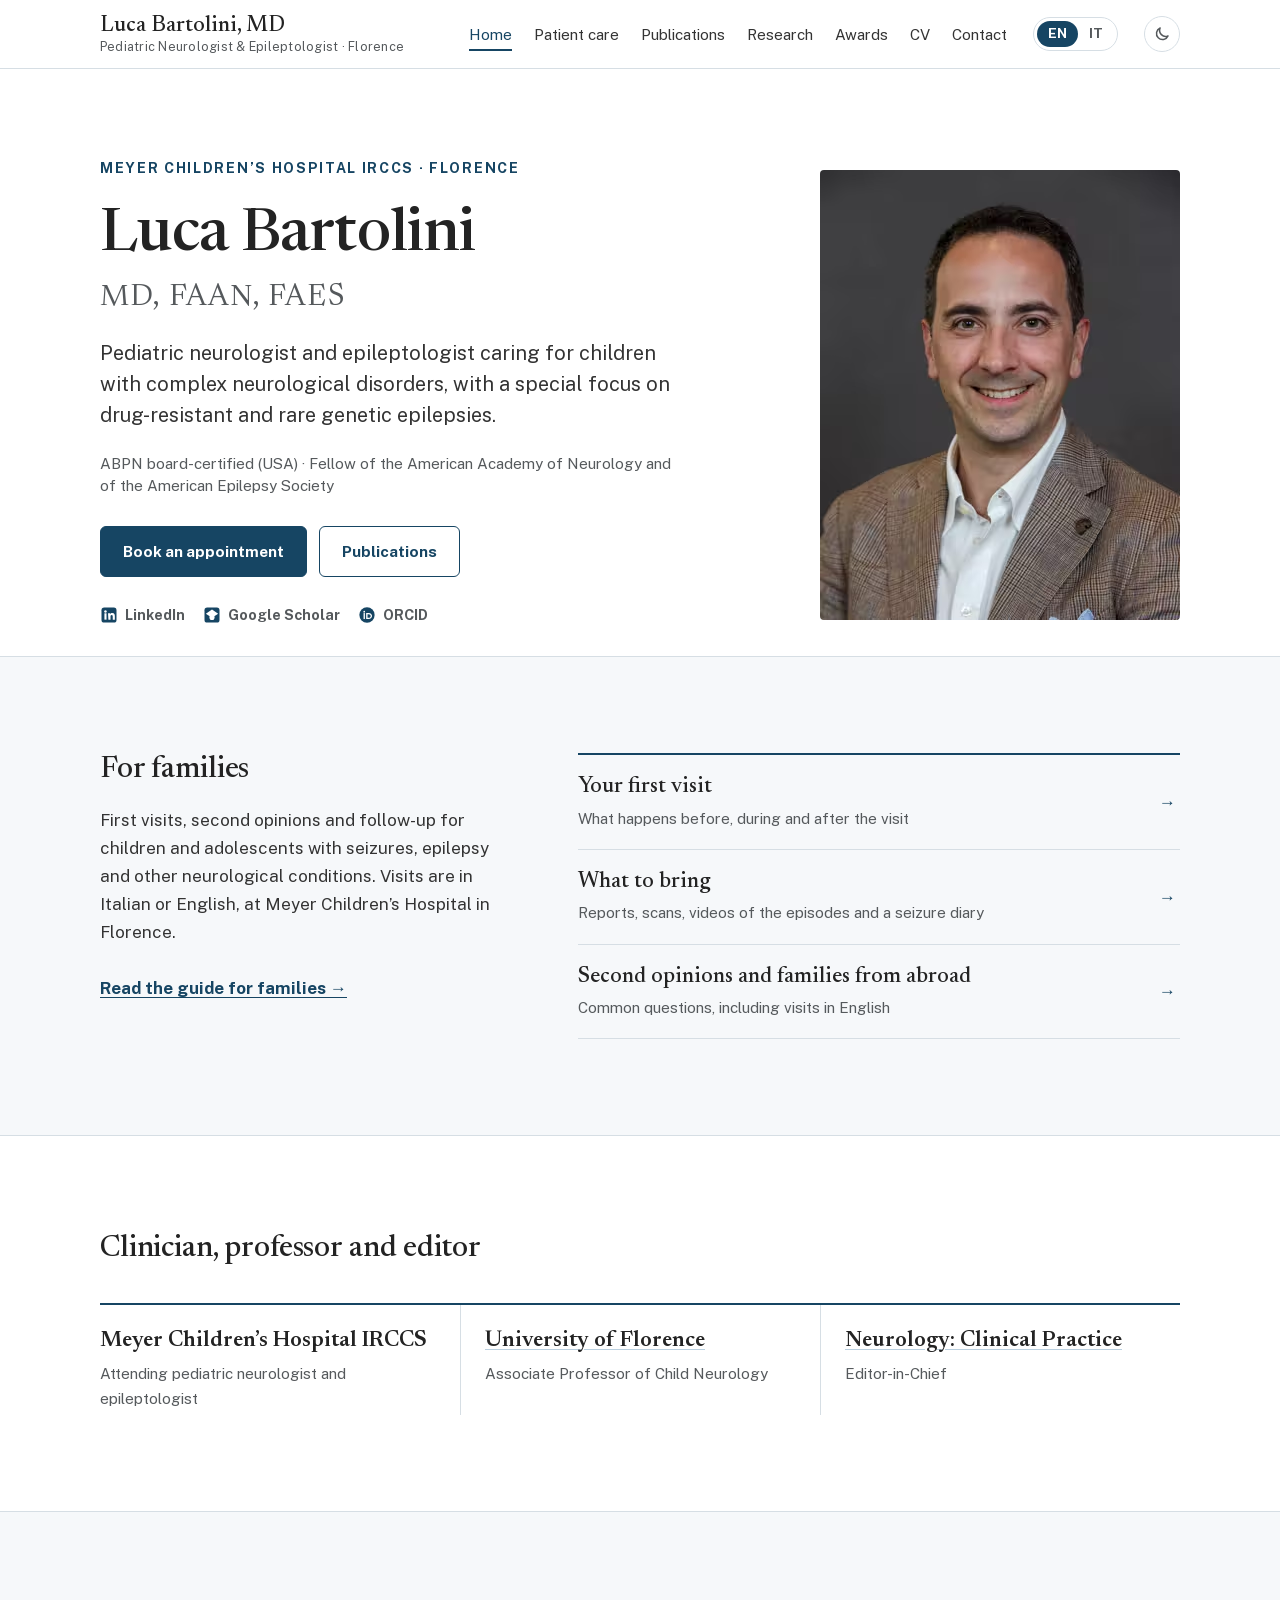
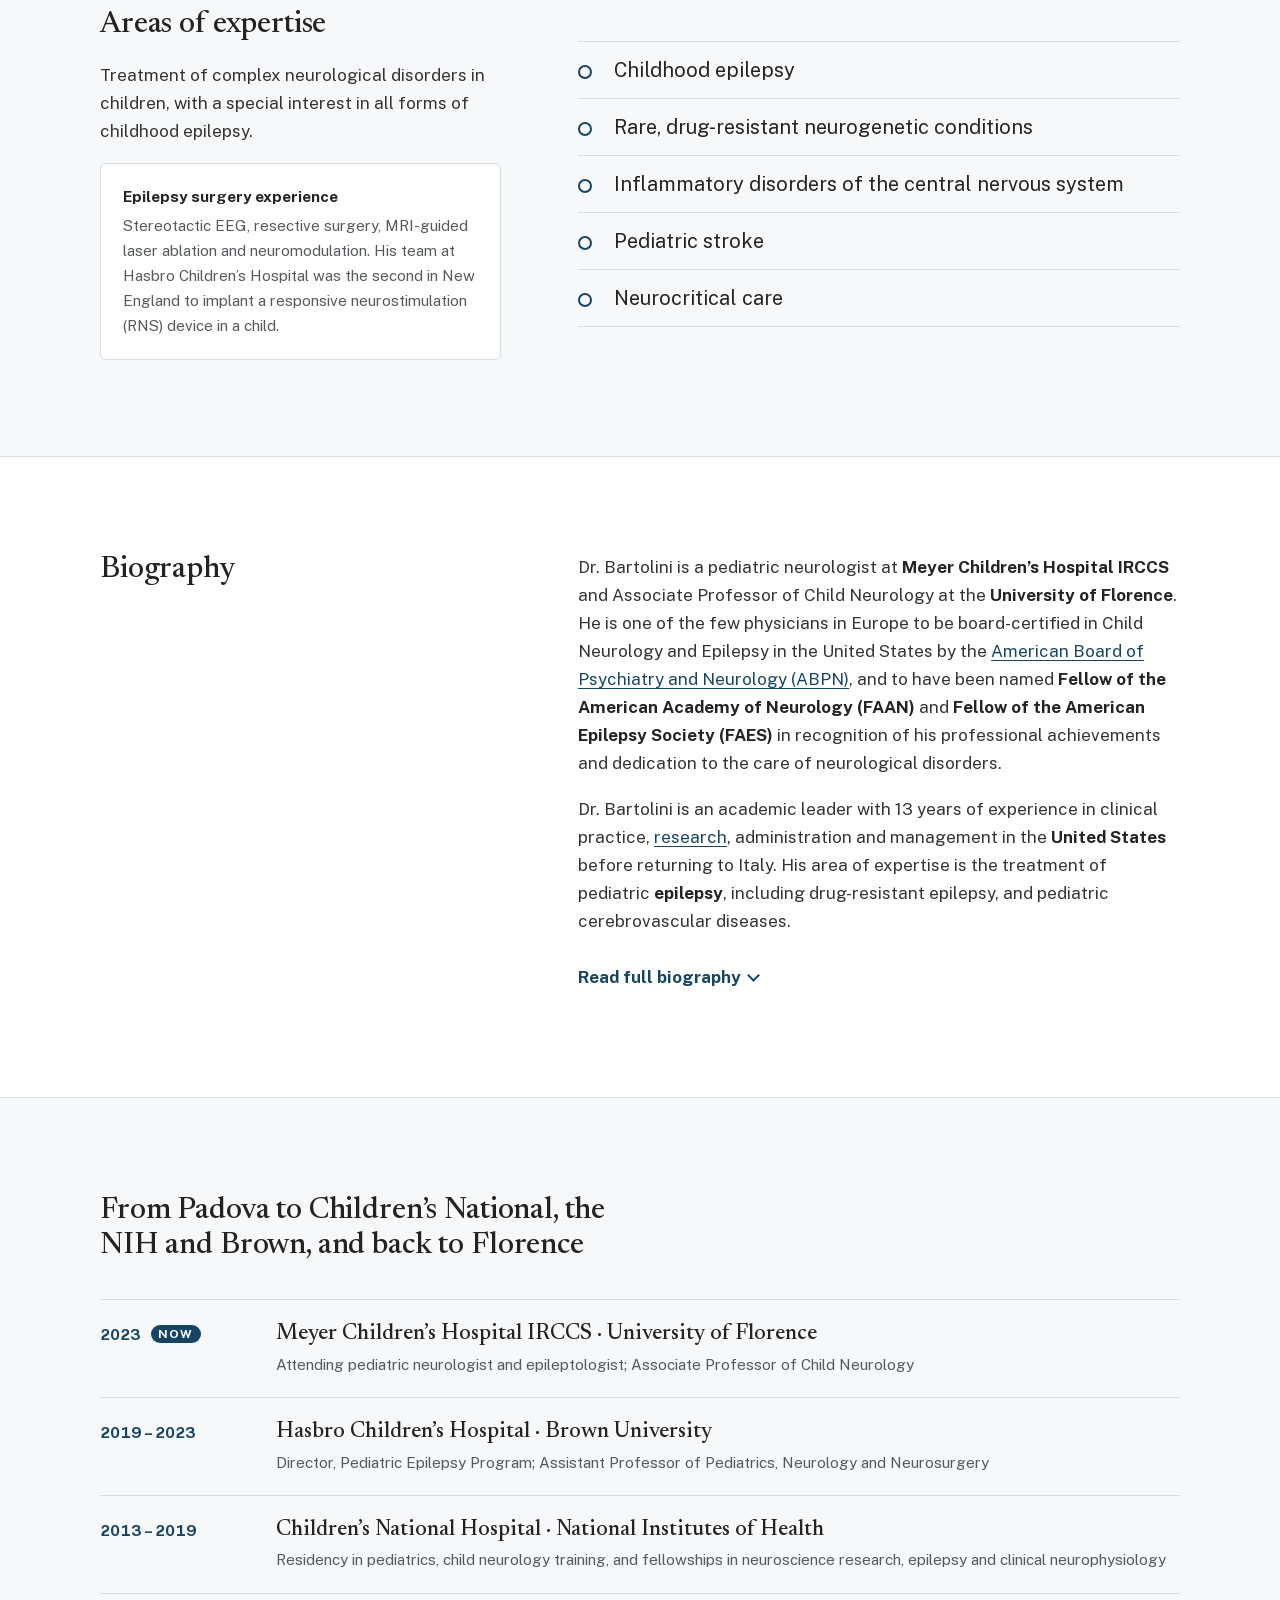
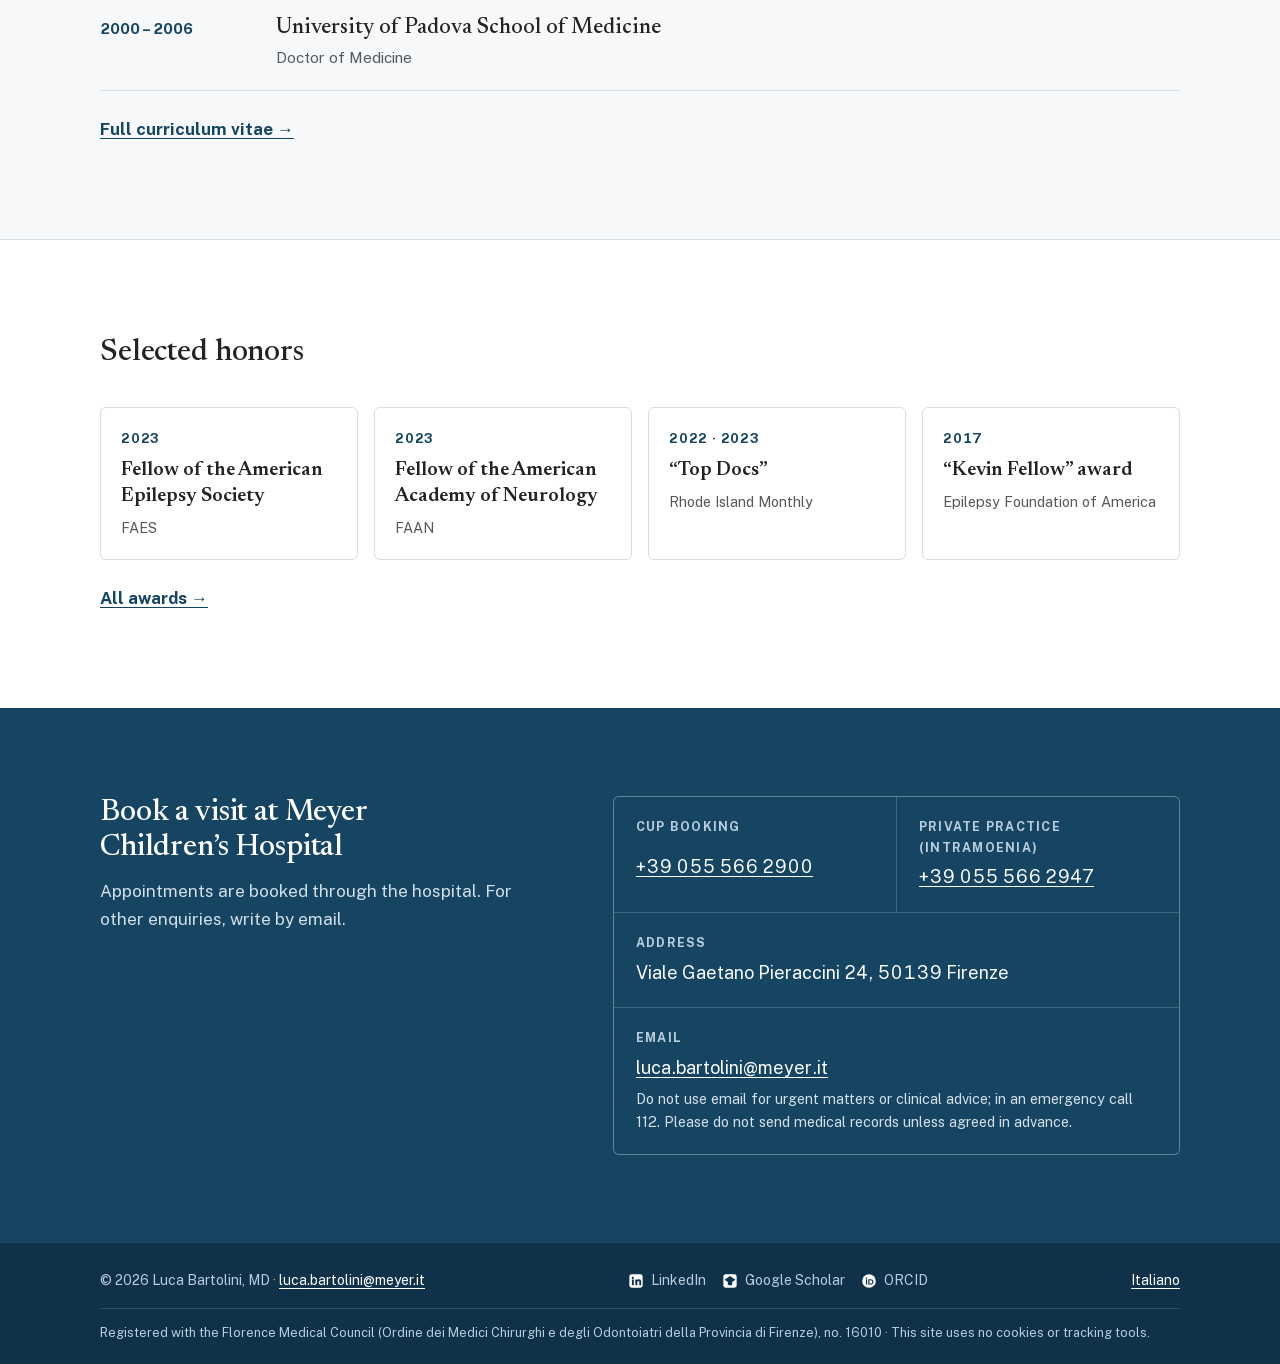
==== index.html @ 649fad36 "Rework homepage design, align EN bio with IT, add legal notes Design: on phones the portrait sits be" ====
<!doctype html>
<html lang="en">
<head>
<meta charset="utf-8">
<meta name="viewport" content="width=device-width, initial-scale=1, viewport-fit=cover">
<script>try{var t=localStorage.getItem("theme");if(t==="dark"||t==="light")document.documentElement.setAttribute("data-theme",t)}catch(e){}</script>
<title>Luca Bartolini, MD, FAAN, FAES | Pediatric Neurologist</title>
<meta name="description" content="ABPN board-certified pediatric neurologist and epileptologist at Meyer Children’s Hospital, Florence. Former epilepsy director at Brown. Book a visit." />
<link rel="canonical" href="https://www.lucabartolinimd.com/" />
<meta property="og:locale" content="en_US" />
<meta property="og:type" content="website" />
<meta property="og:title" content="Luca Bartolini, MD, FAAN, FAES | Pediatric Neurologist" />
<meta property="og:description" content="ABPN board-certified pediatric neurologist and epileptologist at Meyer Children’s Hospital, Florence. Former epilepsy director at Brown. Book a visit." />
<meta property="og:url" content="https://www.lucabartolinimd.com/" />
<meta property="og:site_name" content="Luca Bartolini, MD" />
<meta property="article:modified_time" content="2026-09-30T13:21:30+00:00" />
<meta property="og:image" content="https://www.lucabartolinimd.com/assets/img/luca-bartolini-1024.jpg" />
<meta name="twitter:card" content="summary_large_image" />
<script type="application/ld+json">{"@context":"https://schema.org","@graph":[{"@type":"WebPage","@id":"https://www.lucabartolinimd.com/","url":"https://www.lucabartolinimd.com/","name":"Luca Bartolini, MD, FAAN, FAES | Pediatric Neurologist","isPartOf":{"@id":"https://www.lucabartolinimd.com/#website"},"about":{"@id":"https://www.lucabartolinimd.com/#/schema/person/4115e8d61b340ea2234ad80b020957fd"},"primaryImageOfPage":{"@id":"https://www.lucabartolinimd.com/#primaryimage"},"image":{"@id":"https://www.lucabartolinimd.com/#primaryimage"},"thumbnailUrl":"https://www.lucabartolinimd.com/assets/img/luca-bartolini-1024.jpg","datePublished":"2020-01-31T11:13:38+00:00","dateModified":"2026-11-07T00:00:00+00:00","description":"ABPN board-certified pediatric neurologist and epileptologist at Meyer Children’s Hospital, Florence. Former epilepsy director at Brown. Book a visit.","breadcrumb":{"@id":"https://www.lucabartolinimd.com/#breadcrumb"},"inLanguage":"en-US","potentialAction":[{"@type":"ReadAction","target":["https://www.lucabartolinimd.com/"]}]},{"@type":"ImageObject","inLanguage":"en-US","@id":"https://www.lucabartolinimd.com/#primaryimage","url":"https://www.lucabartolinimd.com/assets/img/luca-bartolini-1024.jpg","contentUrl":"https://www.lucabartolinimd.com/assets/img/luca-bartolini-1024.jpg","width":1024,"height":1536,"caption":"Luca Bartolini, MD, FAAN, FAES"},{"@type":"BreadcrumbList","@id":"https://www.lucabartolinimd.com/#breadcrumb","itemListElement":[{"@type":"ListItem","position":1,"name":"Home"}]},{"@type":"WebSite","@id":"https://www.lucabartolinimd.com/#website","url":"https://www.lucabartolinimd.com/","name":"Luca Bartolini, MD, FAAN, FAES","description":"Pediatric Neurologist and Epileptologist in Florence","publisher":{"@id":"https://www.lucabartolinimd.com/#/schema/person/4115e8d61b340ea2234ad80b020957fd"},"alternateName":"Prof. Luca Bartolini","inLanguage":"en-US"},{"@type":"Person","@id":"https://www.lucabartolinimd.com/#/schema/person/4115e8d61b340ea2234ad80b020957fd","name":"Luca Bartolini","honorificPrefix":"Prof.","honorificSuffix":"MD, FAAN, FAES","jobTitle":["Pediatric Neurologist and Epileptologist","Associate Professor of Child Neurology","Editor-in-Chief, Neurology: Clinical Practice"],"description":"Pediatric neurologist and epileptologist caring for children with complex neurological disorders, with a special focus on drug-resistant and rare genetic epilepsies.","url":"https://www.lucabartolinimd.com/","image":{"@type":"ImageObject","url":"https://www.lucabartolinimd.com/assets/img/luca-bartolini-1024.jpg","contentUrl":"https://www.lucabartolinimd.com/assets/img/luca-bartolini-1024.jpg","width":1024,"height":1536,"caption":"Luca Bartolini, MD, FAAN, FAES"},"email":"mailto:luca.bartolini@meyer.it","worksFor":{"@type":"Hospital","name":"Meyer Children’s Hospital IRCCS","url":"https://www.meyer.it","telephone":"+39 055 566 2900","address":{"@type":"PostalAddress","streetAddress":"Viale Gaetano Pieraccini, 24","postalCode":"50139","addressLocality":"Firenze","addressCountry":"IT"}},"affiliation":{"@type":"CollegeOrUniversity","name":"University of Florence","url":"https://www.unifi.it"},"alumniOf":{"@type":"CollegeOrUniversity","name":"University of Padova"},"award":["Fellow of the American Academy of Neurology (FAAN)","Fellow of the American Epilepsy Society (FAES)"],"knowsAbout":["Childhood epilepsy","Rare, drug-resistant neurogenetic conditions","Inflammatory disorders of the central nervous system","Pediatric stroke","Neurocritical care"],"knowsLanguage":["it","en"],"sameAs":["https://it.linkedin.com/in/lucabartolinimd","https://scholar.google.com/citations?user=W1sBHMkAAAAJ","https://orcid.org/0000-0003-2755-8218"]}]}</script>
<link rel="alternate" hreflang="en" href="https://www.lucabartolinimd.com/">
<link rel="alternate" hreflang="it" href="https://www.lucabartolinimd.com/it/">
<link rel="alternate" hreflang="x-default" href="https://www.lucabartolinimd.com/">
<link rel="preload" href="assets/fonts/public-sans-var.woff2" as="font" type="font/woff2" crossorigin>
<link rel="preload" href="assets/fonts/newsreader-var.woff2" as="font" type="font/woff2" crossorigin>
<link rel="stylesheet" href="assets/css/site.css?v=a36871f1">
<link rel="icon" href="assets/img/favicon-48.png" sizes="48x48" type="image/png">
<link rel="icon" href="assets/img/favicon-96.png" sizes="96x96" type="image/png">
<link rel="icon" href="assets/img/favicon-192.png" sizes="192x192" type="image/png">
<link rel="apple-touch-icon" href="assets/img/icon-300.jpg">
<meta name="theme-color" content="#164563">
</head>
<body class="home">
<a class="skip" href="#main">Skip to content</a>
<header class="site-header">
  <div class="wrap">
    <a class="brand" href="./"><strong>Luca Bartolini, MD</strong><span>Pediatric Neurologist &amp; Epileptologist · Florence</span></a>
    <nav class="nav" aria-label="Main">
      <ul id="site-menu"><li><a href="./" aria-current="page">Home</a></li><li><a href="patient-care/">Patient care</a></li><li><a href="publications/">Publications</a></li><li><a href="research/">Research</a></li><li><a href="awards/">Awards</a></li><li><a href="cv/">CV</a></li><li><a href="contacts/">Contact</a></li></ul>
      <div class="lang" role="group" aria-label="Language"><a href="./" lang="en" hreflang="en" aria-current="true">EN</a><a href="it/" lang="it" hreflang="it">IT</a></div>
      <button class="theme-btn" type="button" id="theme-btn" aria-pressed="false" aria-label="Dark mode" title="Dark mode"><svg class="moon" viewBox="0 0 24 24" aria-hidden="true" focusable="false"><path d="M20 14.5A8 8 0 0 1 9.5 4a8 8 0 1 0 10.5 10.5z" fill="none" stroke="currentColor" stroke-width="2" stroke-linejoin="round"/></svg><svg class="sun" viewBox="0 0 24 24" aria-hidden="true" focusable="false"><circle cx="12" cy="12" r="4" fill="none" stroke="currentColor" stroke-width="2"/><path d="M12 2v2.5M12 19.5V22M2 12h2.5M19.5 12H22M4.9 4.9l1.8 1.8M17.3 17.3l1.8 1.8M4.9 19.1l1.8-1.8M17.3 6.7l1.8-1.8" stroke="currentColor" stroke-width="2" stroke-linecap="round"/></svg></button>
      <button class="menu-btn" type="button" id="menu-btn" aria-controls="site-menu" aria-expanded="false" data-open="Menu" data-close="Close">Menu</button>
    </nav>
  </div>
</header>
<main id="main">
<section class="hero">
  <div class="wrap">
    <div class="hero-text">
      <p class="eyebrow">Meyer Children’s Hospital IRCCS · Florence</p>
      <h1>Luca Bartolini<span class="post">MD, FAAN, FAES</span></h1>
      <p class="lead">Pediatric neurologist and epileptologist caring for children with complex neurological disorders, with a special focus on drug-resistant and rare genetic epilepsies.</p>
      <p class="creds">ABPN board-certified (USA) · Fellow of the American Academy of Neurology and of the American Epilepsy Society</p>
      <div class="ctas"><a class="btn btn-primary" href="#appointments">Book an appointment</a><a class="btn btn-ghost" href="publications/">Publications</a></div>
      <ul class="profiles " aria-label="Profiles"><li><a href="https://it.linkedin.com/in/lucabartolinimd" target="_blank" rel="noopener me"><svg class="ico" viewBox="0 0 24 24" aria-hidden="true" focusable="false"><rect x="2" y="2" width="20" height="20" rx="3.5" fill="currentColor"/><circle cx="7.3" cy="7.4" r="1.65" fill="var(--icon-cut)"/><rect x="5.9" y="9.7" width="2.8" height="8.5" fill="var(--icon-cut)"/><path d="M10.7 9.7h2.7v1.2c.4-.8 1.5-1.5 3-1.5 2.9 0 3.4 1.9 3.4 4.3v4.5H17v-4c0-1 0-2.3-1.4-2.3s-1.6 1.1-1.6 2.2v4.1h-2.8z" fill="var(--icon-cut)"/></svg><span>LinkedIn</span><span class="sr-only"> (opens in a new tab)</span></a></li><li><a href="https://scholar.google.com/citations?user=W1sBHMkAAAAJ&amp;hl=en" target="_blank" rel="noopener me"><svg class="ico" viewBox="0 0 24 24" aria-hidden="true" focusable="false"><rect x="2" y="2" width="20" height="20" rx="3.5" fill="currentColor"/><circle cx="12" cy="15.2" r="3.4" fill="var(--icon-cut)"/><path d="M12 4.6 3.8 10.2 12 15.6l8.2-5.4z" fill="var(--icon-cut)"/></svg><span>Google Scholar</span><span class="sr-only"> (opens in a new tab)</span></a></li><li><a href="https://orcid.org/0000-0003-2755-8218" target="_blank" rel="noopener me"><svg class="ico" viewBox="0 0 24 24" aria-hidden="true" focusable="false"><circle cx="12" cy="12" r="10.2" fill="currentColor"/><circle cx="8.3" cy="7.5" r="1.15" fill="var(--icon-cut)"/><rect x="7.4" y="9.4" width="1.8" height="8" fill="var(--icon-cut)"/><path fill-rule="evenodd" d="M10.9 9.4h3.3c3 0 4.5 2.1 4.5 4s-1.6 4-4.5 4h-3.3zm1.8 1.6v4.8h1.4c2 0 2.8-1.3 2.8-2.4 0-1.2-.8-2.4-2.8-2.4z" fill="var(--icon-cut)"/></svg><span>ORCID</span><span class="sr-only"> (opens in a new tab)</span></a></li></ul>
    </div>
    <figure class="portrait"><picture><source type="image/avif" srcset="assets/img/headshot-360.avif 360w, assets/img/headshot-540.avif 540w, assets/img/headshot-720.avif 720w, assets/img/headshot-1080.avif 1080w" sizes="(max-width: 840px) 200px, 360px"><img src="assets/img/headshot-720.jpg" alt="Portrait of Dr. Luca Bartolini" width="720" height="900" fetchpriority="high"></picture></figure>
  </div>
</section>
<section class="band alt families" aria-labelledby="fam-h">
  <div class="wrap split">
    <div class="stack">
      <h2 id="fam-h">For families</h2>
      <p>First visits, second opinions and follow-up for children and adolescents with seizures, epilepsy and other neurological conditions. Visits are in Italian or English, at Meyer Children’s Hospital in Florence.</p>
      <p><a class="text-link" href="patient-care/">Read the guide for families →</a></p>
    </div>
    <ul class="fam-links"><li><a href="patient-care/#first-visit"><b>Your first visit</b><span>What happens before, during and after the visit</span></a></li><li><a href="patient-care/#first-visit"><b>What to bring</b><span>Reports, scans, videos of the episodes and a seizure diary</span></a></li><li><a href="patient-care/#faq"><b>Second opinions and families from abroad</b><span>Common questions, including visits in English</span></a></li></ul>
  </div>
</section>

<section class="band">
  <div class="wrap">
    <div class="band-head"><h2>Clinician, professor and editor</h2></div>
    <div class="roles"><div class="role"><span class="org">Meyer Children’s Hospital IRCCS</span><span class="what">Attending pediatric neurologist and epileptologist</span></div><div class="role"><span class="org"><a href="https://cercachi.unifi.it/p-doc2-0-0-A-3f2c372c322e30-0.html" target="_blank" rel="noopener">University of Florence<span class="sr-only"> (opens in a new tab)</span></a></span><span class="what">Associate Professor of Child Neurology</span></div><div class="role"><span class="org"><a href="https://www.neurology.org/journal/cpj" target="_blank" rel="noopener">Neurology: Clinical Practice<span class="sr-only"> (opens in a new tab)</span></a></span><span class="what">Editor-in-Chief</span></div></div>
  </div>
</section>

<section class="band alt">
  <div class="wrap split">
    <div class="stack">
      <h2>Areas of expertise</h2>
      <p>Treatment of complex neurological disorders in children, with a special interest in all forms of childhood epilepsy.</p>
      <div class="note-card"><strong>Epilepsy surgery experience</strong>Stereotactic EEG, resective surgery, MRI-guided laser ablation and neuromodulation. His team at Hasbro Children’s Hospital was the second in New England to implant a responsive neurostimulation (RNS) device in a child.</div>
    </div>
    <ul class="areas"><li>Childhood epilepsy</li><li>Rare, drug-resistant neurogenetic conditions</li><li>Inflammatory disorders of the central nervous system</li><li>Pediatric stroke</li><li>Neurocritical care</li></ul>
  </div>
</section>

<section class="band">
  <div class="wrap split">
    <div class="stack"><h2>Biography</h2></div>
    <div class="bio"><p>Dr. Bartolini is a pediatric neurologist at <strong>Meyer Children’s Hospital IRCCS</strong> and Associate Professor of Child Neurology at the <strong>University of Florence</strong>. He is one of the few physicians in Europe to be board-certified in Child Neurology and Epilepsy in the United States by the <a href="https://abpn.org" target="_blank" rel="noopener">American Board of Psychiatry and Neurology (ABPN)<span class="sr-only"> (opens in a new tab)</span></a>, and to have been named <strong>Fellow of the American Academy of Neurology (FAAN)</strong> and <strong>Fellow of the American Epilepsy Society (FAES)</strong> in recognition of his professional achievements and dedication to the care of neurological disorders.</p><p>Dr. Bartolini is an academic leader with 13 years of experience in clinical practice, <a href="research/">research</a>, administration and management in the <strong>United States</strong> before returning to Italy. His area of expertise is the treatment of pediatric <strong>epilepsy</strong>, including drug-resistant epilepsy, and pediatric cerebrovascular diseases.</p><details class="more-bio"><summary><span class="open-label">Read full biography</span><span class="close-label">Show less</span></summary><div class="bio-rest"><p>Before joining Meyer Children’s Hospital, Dr. Bartolini was the <strong>Director</strong> of the Pediatric Epilepsy Program at <a href="https://www.brownhealth.org/locations/hasbro-childrens" target="_blank" rel="noopener">Hasbro Children’s Hospital<span class="sr-only"> (opens in a new tab)</span></a> and Assistant Professor of Pediatrics, Neurology and Neurosurgery at the <a href="https://medical.brown.edu" target="_blank" rel="noopener">Warren Alpert Medical School of Brown University<span class="sr-only"> (opens in a new tab)</span></a>, an <a href="https://en.wikipedia.org/wiki/Ivy_League" target="_blank" rel="noopener">Ivy League<span class="sr-only"> (opens in a new tab)</span></a> university in the United States. Under his leadership, the program became a referral center for the treatment of complex pediatric epilepsies in Rhode Island, Southern Massachusetts and Eastern Connecticut. He built a multidisciplinary team able to perform cutting-edge diagnostic tests and advanced treatments. The <a href="https://turnto10.com/features/health-landing-page/hasbro-childrens-hospital-using-advanced-techniques-to-help-kids-with-epilepsy" target="_blank" rel="noopener">surgical program<span class="sr-only"> (opens in a new tab)</span></a> offered multiple options to children with drug-resistant epilepsy, including invasive EEG monitoring with stereotactic EEG, resective surgery, MRI-guided stereotactic laser ablation and implantation of neuromodulation devices. Among many achievements, Dr. Bartolini’s team was the second in New England to implant a responsive neurostimulation (RNS) device in a child, who then became seizure-free without postoperative deficits.</p><p>Dr. Bartolini’s areas of <a href="research/">research</a> include <strong>neuroinflammatory</strong> mechanisms and the role of neurotropic viruses in pediatric epilepsy, <strong>pediatric stroke</strong> and <strong>cerebral vasculitis</strong>.</p><p>His research has been supported by Advance-CTR and the Children’s Miracle Network at Brown University, the American Epilepsy Society, the Epilepsy Foundation of America and the Division of Intramural Research of the National Institute of Neurological Disorders and Stroke (NINDS).</p><p>Dr. Bartolini serves as <strong>Editor-in-Chief</strong> of <a href="https://www.neurology.org/journal/cpj" target="_blank" rel="noopener">Neurology: Clinical Practice<span class="sr-only"> (opens in a new tab)</span></a> (official journal of the American Academy of Neurology &#8211; 2025 IF = 4.2) and sits on the Leadership Development Subcommittee and the Publications Committee of the <a href="https://www.aan.com" target="_blank" rel="noopener">American Academy of Neurology<span class="sr-only"> (opens in a new tab)</span></a>.</p></div></details></div>
  </div>
</section>

<section class="band alt">
  <div class="wrap">
    <div class="band-head"><h2>From Padova to Children’s National, the NIH and Brown, and back to Florence</h2></div>
    <ol class="timeline"><li><span class="when">2023<span class="now-tag">Now</span></span><span class="what"><b>Meyer Children’s Hospital IRCCS · University of Florence</b><span>Attending pediatric neurologist and epileptologist; Associate Professor of Child Neurology</span></span></li><li><span class="when">2019 – 2023</span><span class="what"><b>Hasbro Children’s Hospital · Brown University</b><span>Director, Pediatric Epilepsy Program; Assistant Professor of Pediatrics, Neurology and Neurosurgery</span></span></li><li><span class="when">2013 – 2019</span><span class="what"><b>Children’s National Hospital · National Institutes of Health</b><span>Residency in pediatrics, child neurology training, and fellowships in neuroscience research, epilepsy and clinical neurophysiology</span></span></li><li><span class="when">2000 – 2006</span><span class="what"><b>University of Padova School of Medicine</b><span>Doctor of Medicine</span></span></li></ol>
    <p class="more"><a href="cv/">Full curriculum vitae →</a></p>
  </div>
</section>

<section class="band">
  <div class="wrap">
    <div class="band-head"><h2>Selected honors</h2></div>
    <div class="honors"><div class="honor"><span class="yr">2023</span><span class="t">Fellow of the American Epilepsy Society</span><span class="s">FAES</span></div><div class="honor"><span class="yr">2023</span><span class="t">Fellow of the American Academy of Neurology</span><span class="s">FAAN</span></div><div class="honor"><span class="yr">2022 · 2023</span><span class="t">“Top Docs”</span><span class="s">Rhode Island Monthly</span></div><div class="honor"><span class="yr">2017</span><span class="t">“Kevin Fellow” award</span><span class="s">Epilepsy Foundation of America</span></div></div>
    <p class="more"><a href="awards/">All awards →</a></p>
  </div>
</section>
</main>
<section class="appt" id="appointments" aria-labelledby="appt-h">
  <div class="wrap">
    <div>
      <h2 id="appt-h">Book a visit at Meyer Children’s Hospital</h2>
      <p class="sub">Appointments are booked through the hospital. For other enquiries, write by email.</p>
    </div>
    <div class="contact-grid">
      <div><span class="k">CUP booking</span><span class="v"><a href="tel:+390555662900">+39 055 566 2900</a></span></div>
      <div><span class="k">Private practice (intramoenia)</span><span class="v"><a href="tel:+390555662947">+39 055 566 2947</a></span></div>
      <div class="full"><span class="k">Address</span><span class="v">Viale Gaetano Pieraccini 24, 50139 Firenze</span></div>
      <div class="full"><span class="k">Email</span><span class="v"><a href="mailto:luca.bartolini@meyer.it">luca.bartolini@meyer.it</a></span><span class="h">Do not use email for urgent matters or clinical advice; in an emergency call 112. Please do not send medical records unless agreed in advance.</span></div>
    </div>
  </div>
</section>
<footer class="site-footer"><div class="wrap"><span>© 2026 Luca Bartolini, MD · <a href="mailto:luca.bartolini@meyer.it">luca.bartolini@meyer.it</a></span><ul class="profiles on-dark" aria-label="Profiles"><li><a href="https://it.linkedin.com/in/lucabartolinimd" target="_blank" rel="noopener me"><svg class="ico" viewBox="0 0 24 24" aria-hidden="true" focusable="false"><rect x="2" y="2" width="20" height="20" rx="3.5" fill="currentColor"/><circle cx="7.3" cy="7.4" r="1.65" fill="var(--icon-cut)"/><rect x="5.9" y="9.7" width="2.8" height="8.5" fill="var(--icon-cut)"/><path d="M10.7 9.7h2.7v1.2c.4-.8 1.5-1.5 3-1.5 2.9 0 3.4 1.9 3.4 4.3v4.5H17v-4c0-1 0-2.3-1.4-2.3s-1.6 1.1-1.6 2.2v4.1h-2.8z" fill="var(--icon-cut)"/></svg><span>LinkedIn</span><span class="sr-only"> (opens in a new tab)</span></a></li><li><a href="https://scholar.google.com/citations?user=W1sBHMkAAAAJ&amp;hl=en" target="_blank" rel="noopener me"><svg class="ico" viewBox="0 0 24 24" aria-hidden="true" focusable="false"><rect x="2" y="2" width="20" height="20" rx="3.5" fill="currentColor"/><circle cx="12" cy="15.2" r="3.4" fill="var(--icon-cut)"/><path d="M12 4.6 3.8 10.2 12 15.6l8.2-5.4z" fill="var(--icon-cut)"/></svg><span>Google Scholar</span><span class="sr-only"> (opens in a new tab)</span></a></li><li><a href="https://orcid.org/0000-0003-2755-8218" target="_blank" rel="noopener me"><svg class="ico" viewBox="0 0 24 24" aria-hidden="true" focusable="false"><circle cx="12" cy="12" r="10.2" fill="currentColor"/><circle cx="8.3" cy="7.5" r="1.15" fill="var(--icon-cut)"/><rect x="7.4" y="9.4" width="1.8" height="8" fill="var(--icon-cut)"/><path fill-rule="evenodd" d="M10.9 9.4h3.3c3 0 4.5 2.1 4.5 4s-1.6 4-4.5 4h-3.3zm1.8 1.6v4.8h1.4c2 0 2.8-1.3 2.8-2.4 0-1.2-.8-2.4-2.8-2.4z" fill="var(--icon-cut)"/></svg><span>ORCID</span><span class="sr-only"> (opens in a new tab)</span></a></li></ul><span><a href="it/" lang="it">Italiano</a></span><p class="legal">Registered with the Florence Medical Council (Ordine dei Medici Chirurghi e degli Odontoiatri della Provincia di Firenze), no. 16010 · This site uses no cookies or tracking tools.</p></div></footer>
<script src="assets/js/site.js?v=41d73897" defer></script>
</body>
</html>
---- assets/css/site.css ----
/* Luca Bartolini, MD — site styles
   Fonts (self-hosted): Newsreader for headings and titles, Public Sans for text. Palette: the original site's navy #164563 with charcoal and slate greys. */

@font-face { font-family: "Newsreader"; font-style: normal; font-weight: 400 600; font-display: swap; src: url("../fonts/newsreader-var.woff2") format("woff2"); }
@font-face { font-family: "Public Sans"; font-style: normal; font-weight: 400 700; font-display: swap; src: url("../fonts/public-sans-var.woff2") format("woff2"); }
@font-face { font-family: "Public Sans"; font-style: italic; font-weight: 400 700; font-display: swap; src: url("../fonts/public-sans-italic-var.woff2") format("woff2"); }

:root {
  --navy: #164563;
  --navy-deep: #0f3149;
  --navy-tint: #e8eff4;
  --navy-soft: #b9cfdf;
  --ink: #232323;
  --text: #333333;
  --slate: #55595c;
  --line: #d6dee4;
  --paper: #ffffff;
  --paper-2: #f6f8fa;
  --on-fill: #ffffff;      /* text on solid accent fills (buttons, active pills) */
  --band: #164563;         /* appointments band: dark in both themes */
  --band-deep: #0f3149;    /* footer */
  --header-bg: rgba(255, 255, 255, .95);
  --deco: #164563;         /* block behind the portrait */

  --font: "Public Sans", "Helvetica Neue", Arial, sans-serif;
  --font-display: "Newsreader", Georgia, "Times New Roman", serif;
  --step--1: 0.875rem;
  --step-0: 1.0625rem;
  --step-1: 1.25rem;
  --step-2: 1.625rem;
  --step-3: clamp(2.1rem, 4.4vw, 3.25rem);
  /* serif sizes: Newsreader runs small, so its steps sit a little above the sans ones */
  --serif-1: 1.375rem;
  --serif-2: 1.875rem;
  --serif-3: clamp(2.4rem, 5vw, 3.75rem);
  --measure: 68ch;
  --wrap: 1120px;
  --gutter-l: max(20px, env(safe-area-inset-left, 0px));
  --gutter-r: max(20px, env(safe-area-inset-right, 0px));
}

/* dark theme: follows the device unless the visitor picks one with the header toggle */
@media (prefers-color-scheme: dark) {
  :root:not([data-theme="light"]) {
    --navy: #8fbbdc; --navy-deep: #b9d6ec; --navy-tint: #173246; --navy-soft: #b9cfdf;
    --ink: #eef2f5; --text: #cdd7de; --slate: #9aa9b5; --line: #263a4a;
    --paper: #0e1a23; --paper-2: #13222d; --on-fill: #0b1822;
    --band: #123349; --band-deep: #0a1e2c; --header-bg: rgba(14, 26, 35, .92); --deco: #1f4a68;
    color-scheme: dark;
  }
}
:root[data-theme="dark"] {
  --navy: #8fbbdc; --navy-deep: #b9d6ec; --navy-tint: #173246; --navy-soft: #b9cfdf;
  --ink: #eef2f5; --text: #cdd7de; --slate: #9aa9b5; --line: #263a4a;
  --paper: #0e1a23; --paper-2: #13222d; --on-fill: #0b1822;
  --band: #123349; --band-deep: #0a1e2c; --header-bg: rgba(14, 26, 35, .92); --deco: #1f4a68;
  color-scheme: dark;
}

/* base */
* { box-sizing: border-box; }
html { scroll-behavior: smooth; scroll-padding-top: 88px; -webkit-text-size-adjust: 100%; }
@media (prefers-reduced-motion: reduce) { html { scroll-behavior: auto; } }
body { margin: 0; background: var(--paper); color: var(--text); font-family: var(--font); font-size: var(--step-0); line-height: 1.65; -webkit-font-smoothing: antialiased; }
img { max-width: 100%; height: auto; display: block; }
a { color: var(--navy); text-underline-offset: 3px; text-decoration-thickness: 1px; }
a:hover { color: var(--navy-deep); }
:focus-visible { outline: 2px solid var(--navy); outline-offset: 3px; border-radius: 2px; }
.appt :focus-visible, .site-footer :focus-visible, .btn-primary:focus-visible, .lang a[aria-current="true"]:focus-visible { outline-color: var(--navy); box-shadow: 0 0 0 2px var(--paper); }
.appt :focus-visible, .site-footer :focus-visible { outline-color: #fff; box-shadow: none; }
.sr-only { position: absolute; width: 1px; height: 1px; padding: 0; margin: -1px; overflow: hidden; clip: rect(0 0 0 0); white-space: nowrap; border: 0; }
h1, h2, h3 { color: var(--ink); line-height: 1.15; text-wrap: balance; margin: 0; font-family: var(--font-display); font-weight: 500; letter-spacing: -.005em; }
/* serif for names and titles; small uppercase labels stay in the sans */
.brand strong, .role .org, .honor .t, .timeline .what b, .fellow-pn, .fellow-name, .aw-title, .cv-title { font-family: var(--font-display); font-weight: 500; }
.aw-section h2, .prose h3.cv-group { font-family: var(--font); font-weight: 700; letter-spacing: .12em; }
p { margin: 0; }
.wrap { max-width: var(--wrap); margin-inline: auto; padding-left: var(--gutter-l); padding-right: var(--gutter-r); }
.eyebrow { font-size: var(--step--1); letter-spacing: .12em; text-transform: uppercase; color: var(--navy); font-weight: 700; }
.skip { position: absolute; left: -9999px; top: 0; z-index: 20; background: var(--navy); color: var(--on-fill); padding: 10px 16px; }
.skip:focus { left: 16px; top: 16px; }

/* header */
body::before { content: ""; position: fixed; inset: 0 0 auto; height: env(safe-area-inset-top, 0px); z-index: 10; background: var(--paper); }
.site-header { position: sticky; top: env(safe-area-inset-top, 0px); z-index: 5; background: var(--header-bg); backdrop-filter: blur(8px); -webkit-backdrop-filter: blur(8px); border-bottom: 1px solid var(--line); }
.site-header .wrap { display: flex; align-items: center; justify-content: space-between; gap: 24px; min-height: 68px; }
.brand { text-decoration: none; color: var(--ink); display: grid; line-height: 1.2; }
.brand strong { font-size: 1.375rem; line-height: 1.2; }
.brand span { font-size: .78rem; color: var(--slate); letter-spacing: .02em; }
.nav { display: flex; align-items: center; gap: 26px; }
.nav ul { list-style: none; display: flex; gap: 22px; margin: 0; padding: 0; }
.nav ul a { text-decoration: none; color: var(--text); font-size: .95rem; padding-block: 6px; border-bottom: 2px solid transparent; }
.nav ul a:hover, .nav ul a[aria-current="page"] { color: var(--navy); border-color: var(--navy); }
.lang { display: flex; border: 1px solid var(--line); border-radius: 999px; padding: 3px; font-size: .85rem; font-weight: 700; }
.lang a { text-decoration: none; padding: 6px 11px; line-height: 1; border-radius: 999px; color: var(--slate); }
.lang a:hover { color: var(--navy); }
.lang a[aria-current="true"] { background: var(--navy); color: var(--on-fill); }
.theme-btn { display: inline-grid; place-items: center; width: 36px; height: 36px; padding: 0; background: none; border: 1px solid var(--line); border-radius: 50%; color: var(--slate); cursor: pointer; flex: none; }
.theme-btn:hover { color: var(--navy); border-color: var(--navy); }
.theme-btn svg { width: 18px; height: 18px; }
.theme-btn .sun { display: none; }
:root[data-theme="dark"] .theme-btn .sun { display: block; }
:root[data-theme="dark"] .theme-btn .moon { display: none; }
@media (prefers-color-scheme: dark) {
  :root:not([data-theme="light"]) .theme-btn .sun { display: block; }
  :root:not([data-theme="light"]) .theme-btn .moon { display: none; }
}
.menu-btn { display: none; background: none; border: 1px solid var(--line); border-radius: 8px; padding: 8px 12px; font: inherit; font-size: .9rem; color: var(--ink); cursor: pointer; }

/* buttons */
.ctas { display: flex; flex-wrap: wrap; gap: 12px; }
.btn { display: inline-flex; align-items: center; gap: 8px; padding: 12px 22px; border-radius: 6px; font-weight: 700; font-size: .95rem; text-decoration: none; border: 1.5px solid var(--navy); transition: background .15s, color .15s; }
.btn-primary { background: var(--navy); color: var(--on-fill); }
.btn-primary:hover { background: var(--navy-deep); border-color: var(--navy-deep); color: var(--on-fill); }
.btn-ghost { color: var(--navy); background: transparent; }
.btn-ghost:hover { background: var(--navy-tint); }

/* home: hero */
.hero { padding-block: clamp(40px, 7vw, 88px) clamp(8px, 2vw, 24px); }
.hero .wrap { display: grid; grid-template-columns: minmax(0, 1.25fr) minmax(0, .9fr); gap: clamp(32px, 6vw, 80px); align-items: center; }
.hero-text { display: grid; gap: 22px; min-width: 0; }
.hero h1 { font-size: var(--serif-3); letter-spacing: -.01em; }
.hero h1 .post { display: block; font-size: .5em; color: var(--slate); font-weight: 400; letter-spacing: .04em; margin-top: 10px; }
.lead { font-size: var(--step-1); line-height: 1.55; max-width: 34em; }
.creds { font-size: .95rem; color: var(--slate); line-height: 1.5; max-width: 38em; }
.hero .ctas { margin-top: 6px; }
.portrait { position: relative; margin: 0; justify-self: end; width: 100%; max-width: 360px; }
.portrait picture { display: block; }
.portrait img { position: relative; width: 100%; aspect-ratio: 4 / 5; object-fit: cover; object-position: 50% 18%; border-radius: 4px; background: var(--paper-2); }

/* home: bands */
.band { padding-block: clamp(56px, 8vw, 96px); }
.band.alt { background: var(--paper-2); border-block: 1px solid var(--line); }
.band-head { display: grid; gap: 10px; margin-bottom: 36px; max-width: 46rem; }
.band-head h2 { font-size: var(--serif-2); }
.roles { display: grid; grid-template-columns: repeat(3, minmax(0, 1fr)); border-top: 2px solid var(--navy); }
.role { padding: 22px 24px 4px 0; display: grid; gap: 6px; align-content: start; }
.role + .role { padding-left: 24px; border-left: 1px solid var(--line); }
.role .org { font-size: var(--serif-1); color: var(--ink); font-weight: 700; line-height: 1.3; }
.role .what { color: var(--slate); font-size: .95rem; }
.role .org a { color: inherit; text-decoration-color: var(--navy-soft); }
.role .org a:hover { color: var(--navy); text-decoration-color: currentColor; }
.split { display: grid; grid-template-columns: minmax(0, .8fr) minmax(0, 1.2fr); gap: clamp(32px, 6vw, 80px); }
.stack { display: grid; gap: 18px; align-content: start; min-width: 0; }
.stack h2 { font-size: var(--serif-2); }
.areas { list-style: none; margin: 0; padding: 0; display: grid; align-content: start; align-self: center; }
.areas li { display: grid; grid-template-columns: 2.25rem minmax(0, 1fr); padding-block: 14px; border-bottom: 1px solid var(--line); font-size: var(--step-1); color: var(--ink); line-height: 1.4; }
.areas li::before { content: ""; width: 10px; height: 10px; margin-top: .45em; border: 2px solid var(--navy); border-radius: 50%; }
.areas li:first-child { border-top: 1px solid var(--line); }
/* home: block for families, right after the hero */
.families .stack p { max-width: 34em; }
.text-link { font-weight: 700; color: var(--navy); text-underline-offset: 3px; display: inline-block; padding-block: 10px; }
.text-link:hover { color: var(--navy-deep); }
.fam-links { list-style: none; margin: 0; padding: 0; display: grid; align-content: start; align-self: center; border-top: 2px solid var(--navy); }
.fam-links a { display: grid; gap: 4px; padding: 18px 2rem 18px 0; border-bottom: 1px solid var(--line); text-decoration: none; color: var(--ink); position: relative; }
.fam-links a::after { content: "→"; position: absolute; right: 4px; top: 50%; transform: translateY(-50%); color: var(--navy); transition: transform .15s; }
.fam-links a:hover b { color: var(--navy); text-decoration: underline; text-underline-offset: 3px; }
.fam-links a:hover::after { transform: translate(4px, -50%); }
.fam-links b { font-family: var(--font-display); font-weight: 500; font-size: var(--serif-1); line-height: 1.3; }
.fam-links span { color: var(--slate); font-size: .95rem; }
.note-card { padding: 20px 22px; background: var(--paper); border: 1px solid var(--line); border-radius: 6px; font-size: .95rem; color: var(--slate); }
.note-card strong { color: var(--ink); display: block; margin-bottom: 4px; }
.bio { display: grid; gap: 18px; max-width: var(--measure); }
.bio strong, .bio b { color: var(--ink); }
.more-bio { display: grid; gap: 18px; }
.more-bio summary { cursor: pointer; list-style: none; width: fit-content; font-weight: 700; color: var(--navy); padding-block: 10px; display: inline-flex; align-items: center; gap: 8px; }
.more-bio summary::-webkit-details-marker { display: none; }
.more-bio summary::after { content: ""; width: 7px; height: 7px; border-right: 2px solid currentColor; border-bottom: 2px solid currentColor; transform: translateY(-2px) rotate(45deg); transition: transform .15s; }
.more-bio[open] summary::after { transform: translateY(2px) rotate(-135deg); }
.more-bio summary:hover { color: var(--navy-deep); text-decoration: underline; text-underline-offset: 3px; }
.more-bio .close-label, .more-bio[open] .open-label { display: none; }
.more-bio[open] .close-label { display: inline; }
.more-bio[open] summary { order: 2; }
.bio-rest { display: grid; gap: 18px; }
@media (prefers-reduced-motion: reduce) { .more-bio summary::after { transition: none; } }
.timeline { list-style: none; margin: 0; padding: 0; display: grid; }
.timeline li { display: grid; grid-template-columns: 9.5rem minmax(0, 1fr); gap: 24px; padding-block: 20px; border-bottom: 1px solid var(--line); }
.timeline li:first-child { border-top: 1px solid var(--line); }
.timeline .when { font-variant-numeric: tabular-nums; color: var(--navy); font-weight: 700; font-size: .95rem; padding-top: 2px; }
.timeline .what { display: grid; gap: 2px; }
.timeline .what b { color: var(--ink); font-size: var(--serif-1); line-height: 1.35; }
.timeline .what span { color: var(--slate); font-size: .95rem; }
.timeline .now-tag { margin-left: 10px; font-size: .75rem; letter-spacing: .1em; text-transform: uppercase; background: var(--navy); color: var(--on-fill); padding: 2px 7px; border-radius: 999px; vertical-align: 2px; }
.honors { display: grid; grid-template-columns: repeat(4, minmax(0, 1fr)); gap: 16px; }
.honor { background: var(--paper); border: 1px solid var(--line); border-radius: 6px; padding: 20px; display: grid; gap: 8px; align-content: start; }
.honor .yr { font-variant-numeric: tabular-nums; font-size: .82rem; font-weight: 700; color: var(--navy); letter-spacing: .06em; }
.honor .t { color: var(--ink); font-weight: 700; line-height: 1.3; font-size: 1.25rem; }
.honor .s { color: var(--slate); font-size: .9rem; line-height: 1.5; }
.more { margin-top: 24px; font-weight: 700; }

/* inner pages */
.page-head { background: var(--paper-2); border-bottom: 1px solid var(--line); }
.page-head .wrap { padding-block: clamp(22px, 3vw, 34px); display: grid; grid-template-columns: minmax(0, 1fr) auto; gap: 32px; align-items: center; }
.page-head .titles { display: grid; gap: 6px; min-width: 0; }
.page-head h1 { font-size: var(--serif-3); letter-spacing: -.01em; }
.page-head .intro { color: var(--slate); max-width: 44em; }
.page-head .mini { display: flex; align-items: center; gap: 14px; text-decoration: none; color: var(--ink); }
.page-head .mini img { width: 64px; height: 64px; border-radius: 50%; object-fit: cover; object-position: 50% 15%; box-shadow: 0 0 0 3px var(--paper), 0 0 0 4px var(--line); }
.page-head .mini span { display: grid; font-size: .9rem; line-height: 1.35; }
.page-head .mini small { color: var(--slate); font-size: .8rem; }
.page-body .wrap { padding-block: clamp(40px, 6vw, 72px); display: grid; grid-template-columns: 13rem minmax(0, 1fr); gap: clamp(32px, 5vw, 64px); align-items: start; }
.page-body.no-toc .wrap { grid-template-columns: minmax(0, 1fr); }
.toc { position: sticky; top: calc(env(safe-area-inset-top, 0px) + 92px); display: grid; gap: 4px; font-size: .9rem; }
.toc p { margin-bottom: 8px; }
.toc a { text-decoration: none; color: var(--slate); padding: 6px 0 6px 14px; border-left: 2px solid var(--line); line-height: 1.35; }
.toc a:hover { color: var(--navy); border-color: var(--navy); }

/* prose: the imported page text */
.prose { max-width: var(--measure); min-width: 0; display: grid; gap: 14px; overflow-wrap: break-word; }
.prose > * { margin: 0; }
.prose h2 { font-size: var(--serif-2); padding-top: 28px; margin-top: 18px; border-top: 2px solid var(--navy); }
.prose > h2:first-child { margin-top: 0; padding-top: 0; border-top: 0; }
.prose h3 { font-size: var(--serif-1); margin-top: 18px; color: var(--navy); }
.prose h2 a, .prose h3 a { color: inherit; }
.prose strong { color: var(--ink); }
.prose hr { display: none; }
.prose ul, .prose ol { padding-left: 1.2em; display: grid; gap: 8px; }
.prose li::marker { color: var(--navy); }
.prose iframe { width: 100%; aspect-ratio: 16 / 10; border: 1px solid var(--line); border-radius: 6px; }

/* publications: references as a clean list */
.page-pubs .prose ul { list-style: none; padding: 0; gap: 0; }
.page-pubs .prose ul li { padding: 16px 0; border-bottom: 1px solid var(--line); font-size: .95rem; line-height: 1.6; }
.page-pubs .prose ul li:first-child { border-top: 1px solid var(--line); }
.page-pubs .prose ul li a { font-weight: 700; }
.page-pubs .me { color: var(--ink); font-weight: 700; }
.page-pubs .prose h3.year { font-size: var(--serif-1); font-variant-numeric: tabular-nums; color: var(--navy); margin-top: 28px; padding-bottom: 6px; position: sticky; top: calc(env(safe-area-inset-top, 0px) + 68px); background: var(--paper); z-index: 1; }
.page-pubs .prose h2 + h3.year { margin-top: 4px; }
.page-pubs .prose h3.year + ul li:first-child { border-top: 0; }

/* awards: one row per award */
/* awards: fellowships first, then the rest grouped by kind */
.awards { display: grid; gap: clamp(44px, 6vw, 68px); }
.awards p, .research p { margin: 0; }
.aw-section { display: grid; grid-template-columns: 13rem minmax(0, 1fr); gap: 20px clamp(32px, 5vw, 64px); align-items: start; }
.aw-section h2 { margin: 0; padding-top: 16px; border-top: 2px solid var(--navy); font-size: var(--step--1); letter-spacing: .12em; text-transform: uppercase; color: var(--navy); line-height: 1.4; text-wrap: balance; }
.fellows { list-style: none; margin: 0; padding: 0; display: grid; grid-template-columns: repeat(2, minmax(0, 1fr)); gap: 16px; }
.fellow { display: grid; grid-template-columns: 7rem minmax(0, 1fr); gap: 2px 18px; align-items: center; padding: 16px 20px; background: var(--paper-2); border: 1px solid var(--line); border-radius: 6px; }
.fellow-pn { grid-row: span 2; font-size: 1.875rem; font-weight: 700; line-height: 1; letter-spacing: .05em; color: var(--navy); padding-right: 18px; border-right: 1px solid var(--line); align-self: stretch; display: flex; align-items: center; }
.fellow-name { color: var(--ink); font-weight: 700; font-size: 1.25rem; line-height: 1.35; text-wrap: balance; }
.fellow-name a, .aw-title a { color: inherit; text-decoration-color: var(--navy-soft); }
.fellow-name a:hover, .aw-title a:hover { color: var(--navy); text-decoration-color: currentColor; }
.fellow-date { color: var(--slate); font-size: .9rem; font-variant-numeric: tabular-nums; }
.fellow-date span { font-size: .75rem; letter-spacing: .1em; text-transform: uppercase; font-weight: 700; margin-right: 4px; }
.aw-list { list-style: none; margin: 0; padding: 0; display: grid; border-top: 1px solid var(--line); }
.aw-item { display: grid; grid-template-columns: 7.5rem minmax(0, 1fr); gap: 24px; padding-block: 18px; border-bottom: 1px solid var(--line); }
.aw-when { font-variant-numeric: tabular-nums; font-weight: 700; font-size: .95rem; color: var(--navy); line-height: 1.75; }
.aw-what { display: grid; gap: 3px; min-width: 0; }
.aw-title { color: var(--ink); font-weight: 700; font-size: 1.375rem; line-height: 1.4; }
.aw-rank { display: inline-block; margin-left: 6px; padding: 1px 9px; border-radius: 999px; background: var(--navy); color: var(--on-fill); font-size: .72rem; letter-spacing: .04em; vertical-align: 2px; white-space: nowrap; font-variant-numeric: tabular-nums; }
.aw-by, .aw-desc { color: var(--slate); font-size: .95rem; line-height: 1.5; }
.aw-note::before { content: " · "; }
@media (max-width: 840px) {
  .aw-section { grid-template-columns: minmax(0, 1fr); }
}
@media (max-width: 600px) {
  .fellows { grid-template-columns: minmax(0, 1fr); }
  .aw-item { grid-template-columns: minmax(0, 1fr); gap: 2px; padding-block: 16px; }
  .aw-title { font-size: 1.25rem; }
}

/* research: same section rows as awards, plus a lead, a goal quote and a themes list */
.research { display: grid; gap: clamp(44px, 6vw, 68px); }
.rs-body { display: grid; gap: 22px; max-width: var(--measure); min-width: 0; }
.rs-lead { font-size: var(--step-1); line-height: 1.55; color: var(--ink); }
.rs-lead strong { font-weight: 600; }
.rs-goal { margin: 0; padding: 4px 0 4px 24px; border-left: 2px solid var(--navy); font-family: var(--font-display); font-size: var(--serif-1); line-height: 1.45; color: var(--ink); }
.rs-intro { color: var(--slate); }
.rs-themes { list-style: none; margin: 0; padding: 0; display: grid; border-top: 1px solid var(--line); }
.rs-themes li { display: grid; grid-template-columns: 1.75rem minmax(0, 1fr); padding-block: 14px; border-bottom: 1px solid var(--line); color: var(--ink); font-size: 1.0625rem; line-height: 1.5; }
.rs-themes li::before { content: ""; width: 12px; height: 12px; margin-top: .4em; border: 2px solid var(--navy); border-radius: 50%; box-sizing: border-box; }
.rs-themes li.is-now::before { background: var(--navy); box-shadow: 0 0 0 3px var(--navy-tint); }
.rs-tag { display: inline-block; margin-left: 8px; padding: 1px 9px; border-radius: 999px; background: var(--navy-tint); color: var(--navy); font-family: var(--font); font-size: .72rem; font-weight: 700; letter-spacing: .05em; vertical-align: 2px; white-space: nowrap; }
.rs-amount { font-variant-numeric: tabular-nums; }

/* CV: each section is a dated timeline */
.page-cv .prose { gap: 0; }
.page-cv .prose h2 { margin-top: 48px; }
.page-cv .prose > h2:first-child { margin-top: 0; }
.prose h3.cv-group { font-size: var(--step--1); letter-spacing: .12em; text-transform: uppercase; color: var(--slate); margin: 26px 0 0; }
.prose .cv-list { list-style: none; padding: 0; margin: 16px 0 0; gap: 0; }
.prose h3.cv-group + .cv-list { margin-top: 6px; }
.cv-item { display: grid; grid-template-columns: 8rem minmax(0, 1fr); gap: 0 26px; }
.cv-when { padding: 15px 0 15px; text-align: right; font-variant-numeric: tabular-nums; font-weight: 700; font-size: .9rem; color: var(--navy); line-height: 1.5; }
.cv-what { position: relative; display: grid; gap: 3px; padding: 14px 0 18px 26px; border-left: 2px solid var(--line); }
.cv-what::before, .cv-when::before { content: ""; position: absolute; left: -8px; top: 20px; width: 14px; height: 14px; border-radius: 50%; background: var(--paper); border: 2px solid var(--navy); box-sizing: border-box; }
.cv-when::before { display: none; }
.is-now .cv-what::before, .is-now .cv-when::before { background: var(--navy); box-shadow: 0 0 0 4px var(--navy-tint); }
.cv-title { color: var(--ink); font-weight: 700; font-size: 1.375rem; line-height: 1.4; }
.cv-tag { display: inline-block; margin-left: 6px; padding: 1px 8px; border-radius: 999px; background: var(--navy-tint); color: var(--navy); font-size: .72rem; letter-spacing: .05em; vertical-align: 2px; white-space: nowrap; }
.cv-org, .cv-note { font-size: .95rem; color: var(--slate); line-height: 1.5; }
.cv-org b { color: var(--text); }
.cv-org b + span::before { content: " · "; }
.cv-note { margin-top: 2px; }
@media (max-width: 600px) {
  .cv-item { grid-template-columns: minmax(0, 1fr); }
  .cv-when { position: relative; text-align: left; padding: 14px 0 0 24px; border-left: 2px solid var(--line); }
  .cv-when::before { display: block; top: 18px; }
  .cv-what { padding: 2px 0 16px 24px; }
  .cv-what::before { display: none; }
  .cv-when:empty { display: none; }
  .cv-when:empty + .cv-what { padding-top: 14px; }
  .cv-when:empty + .cv-what::before { display: block; }
  .cv-title { font-size: 1.25rem; }
}

/* contacts page */
.contact-layout { display: grid; grid-template-columns: minmax(0, 1fr) minmax(0, 1fr); gap: clamp(32px, 5vw, 64px); align-items: start; }
.contact-list { display: grid; border: 1px solid var(--line); border-radius: 6px; overflow: hidden; }
.contact-list > div { padding: 20px 22px; display: grid; gap: 4px; border-bottom: 1px solid var(--line); min-width: 0; }
.contact-list > div:last-child { border-bottom: 0; }
.contact-list .k { font-size: .78rem; text-transform: uppercase; letter-spacing: .1em; color: var(--navy); font-weight: 700; }
.contact-list .v { font-size: var(--step-1); color: var(--ink); font-variant-numeric: tabular-nums; }
.contact-list .h { font-size: .9rem; color: var(--slate); }
.map { display: grid; gap: 10px; }
.map iframe { width: 100%; aspect-ratio: 4 / 3; border: 1px solid var(--line); border-radius: 6px; }
/* the Google map loads only when the visitor asks for it */
.map-frame { aspect-ratio: 4 / 3; display: grid; place-content: center; justify-items: center; gap: 16px; padding: 24px; text-align: center; background: var(--paper-2); border: 1px solid var(--line); border-radius: 6px; color: var(--slate); font-size: .95rem; }
.map-frame p { max-width: 26em; }
.map-frame .btn { cursor: pointer; font-family: inherit; }
.map a { font-size: .9rem; font-weight: 700; }

/* appointments band + footer */
.appt { background: var(--band); color: #fff; }
.appt .wrap { padding-block: clamp(56px, 8vw, 88px); display: grid; grid-template-columns: minmax(0, 1fr) minmax(0, 1.3fr); gap: clamp(32px, 6vw, 80px); align-items: start; }
.appt h2 { color: #fff; font-size: var(--serif-2); }
.appt .eyebrow { color: #b9cfdf; }
.appt .sub { color: #d4e1eb; margin-top: 12px; max-width: 30em; }
.contact-grid { display: grid; grid-template-columns: repeat(2, minmax(0, 1fr)); gap: 1px; background: rgba(255, 255, 255, .18); border: 1px solid rgba(255, 255, 255, .18); border-radius: 6px; overflow: hidden; }
.contact-grid > div { background: var(--band); padding: 20px 22px; display: grid; gap: 4px; min-width: 0; }
.contact-grid .k { font-size: .78rem; text-transform: uppercase; letter-spacing: .1em; color: #b9cfdf; font-weight: 700; }
.contact-grid .v { font-size: 1.125rem; color: #fff; font-variant-numeric: tabular-nums; overflow-wrap: break-word; }
.contact-grid a { color: #fff; }
.contact-grid .full { grid-column: 1 / -1; }
.contact-grid .h { font-size: .9rem; color: #d4e1eb; max-width: 40em; }
.site-footer { background: var(--band-deep); color: #b9cfdf; font-size: var(--step--1); }
.site-footer .wrap { padding-block: 22px; display: flex; flex-wrap: wrap; justify-content: space-between; align-items: center; gap: 12px 24px; }
.site-footer a { color: #fff; }
.site-footer .legal { flex-basis: 100%; padding-top: 14px; border-top: 1px solid rgba(255, 255, 255, .14); font-size: .8rem; line-height: 1.5; color: #b9cfdf; }
.profiles { list-style: none; margin: 0; padding: 0; display: flex; flex-wrap: wrap; gap: 6px 18px; --icon-cut: var(--paper); }
.profiles a { display: inline-flex; align-items: center; gap: 7px; padding-block: 4px; font-size: .9rem; font-weight: 700; text-decoration: none; color: var(--slate); }
.profiles a:hover { color: var(--navy); }
.profiles a:hover span { text-decoration: underline; text-underline-offset: 3px; }
.profiles .ico { width: 18px; height: 18px; flex: none; color: var(--navy); }
.profiles.on-dark { --icon-cut: var(--band-deep); gap: 6px 16px; }
.profiles.on-dark a { color: #b9cfdf; font-weight: 400; font-size: var(--step--1); }
.profiles.on-dark a:hover { color: #fff; }
.profiles.on-dark .ico { color: #fff; width: 16px; height: 16px; }

/* responsive */
/* patient care page */
.nav ul a { white-space: nowrap; }
.pc-wrap { display: grid; gap: clamp(40px, 6vw, 64px); }
.pc-principles h3, .pc-steps h3, .pc-cards h3 { font-size: 1.375rem; line-height: 1.3; }
.pc-principles p, .pc-steps p, .pc-cards p { color: var(--slate); line-height: 1.6; }
.pc-steps { list-style: none; margin: 0; padding: 0; display: grid; gap: 0; }
.pc-steps > li { position: relative; display: grid; gap: 4px; padding: 0 0 26px 40px; }
.pc-steps > li::before { content: ""; position: absolute; left: 6px; top: .45em; width: 14px; height: 14px; border-radius: 50%; border: 2px solid var(--navy); background: var(--paper); box-sizing: border-box; }
.pc-steps > li::after { content: ""; position: absolute; left: 12px; top: calc(.45em + 16px); bottom: 2px; width: 2px; background: var(--line); }
.pc-steps > li:last-child::after { display: none; }
.pc-steps .when { font-size: var(--step--1); font-weight: 700; letter-spacing: .1em; text-transform: uppercase; color: var(--navy); }
.pc-check { list-style: none; margin: 0; padding: 0; display: grid; gap: 0; border-top: 1px solid var(--line); }
.pc-check li { display: grid; grid-template-columns: 1.75rem minmax(0, 1fr); padding-block: 12px; border-bottom: 1px solid var(--line); color: var(--ink); line-height: 1.5; }
.pc-check li::before { content: ""; width: 9px; height: 15px; margin: .1em 0 0 4px; border: solid var(--navy); border-width: 0 2px 2px 0; transform: rotate(45deg); }
.pc-check small { display: block; color: var(--slate); font-size: .9rem; }
.pc-cards { display: grid; grid-template-columns: repeat(auto-fit, minmax(12rem, 1fr)); gap: 16px; }
.pc-cards > div { display: grid; align-content: start; gap: 8px; padding: 22px; border: 1px solid var(--line); border-top: 3px solid var(--navy); border-radius: 6px; background: var(--paper-2); }
.pc-routes { display: grid; grid-template-columns: repeat(auto-fit, minmax(16rem, 1fr)); gap: 16px; }
.pc-routes > div { display: grid; gap: 6px; padding: 20px 22px; border-radius: 6px; background: var(--navy-tint); }
.pc-routes .k { font-size: var(--step--1); font-weight: 700; letter-spacing: .1em; text-transform: uppercase; color: var(--navy); }
.pc-routes .v { font-family: var(--font-display); font-size: var(--serif-1); color: var(--ink); }
.pc-routes .v a { color: inherit; }
.pc-routes p { color: var(--slate); font-size: .95rem; line-height: 1.55; }
.pc-faq { display: grid; border-top: 1px solid var(--line); }
.pc-faq details { border-bottom: 1px solid var(--line); padding-block: 14px; }
.pc-faq summary { cursor: pointer; color: var(--ink); font-weight: 700; list-style-position: outside; }
.pc-faq details p { margin-top: 8px; color: var(--slate); }
.pc-note { padding: 16px 20px; border-left: 3px solid var(--navy); background: var(--paper-2); color: var(--text); font-size: .95rem; }
.pc-welcome { justify-self: start; background: var(--navy-tint); color: var(--ink); font-family: var(--font-display); font-size: var(--serif-1); line-height: 1.4; padding: 14px 22px; border-radius: 0 6px 6px 0; }
.pc-bring { display: grid; gap: 10px; margin-top: 14px; }
.pc-bring h4 { margin: 0; font-size: var(--step--1); font-weight: 700; letter-spacing: .1em; text-transform: uppercase; color: var(--slate); }
.pc-tags { display: grid; grid-template-columns: repeat(auto-fill, minmax(17rem, 1fr)); column-gap: 32px; list-style: none; margin: 0; padding: 0; }
.pc-tags li { padding: 11px 0 11px 1.25rem; border-bottom: 1px solid var(--line); color: var(--ink); position: relative; }
.pc-tags li::before { content: ""; position: absolute; left: 0; top: 1.15em; width: 6px; height: 6px; border-radius: 50%; background: var(--navy); }

@media (max-width: 1000px) {
  .honors { grid-template-columns: repeat(2, minmax(0, 1fr)); }
  .nav ul { gap: 16px; }
  .page-body .wrap { grid-template-columns: minmax(0, 1fr); }
  .toc { display: none; }
}
/* the full menu needs about 1,065px; below that it moves behind the Menu button */
@media (max-width: 1080px) {
  .nav ul { display: none; }
  .menu-btn { display: inline-block; min-height: 44px; }
  .nav.open ul { display: grid; position: absolute; top: 100%; left: 0; right: 0; background: var(--paper); border-bottom: 1px solid var(--line); padding: 8px var(--gutter-r) 16px var(--gutter-l); box-shadow: 0 12px 24px rgba(15, 49, 73, .08); }
  .nav.open ul a { display: block; padding-block: 12px; border-bottom: 1px solid var(--line); }
}
@media (max-width: 840px) {
  /* small photo beside the name, so the booking button shows without scrolling */
  .hero .wrap { grid-template-columns: minmax(0, 1fr) 96px; column-gap: 18px; row-gap: 18px; align-items: center; }
  .hero-text { display: contents; }
  .hero-text > * { grid-column: 1 / -1; }
  .hero h1 { grid-column: 1; grid-row: 2; }
  .portrait { grid-column: 2; grid-row: 2; justify-self: end; max-width: 96px; }
  .portrait img { aspect-ratio: 1 / 1; border-radius: 50%; }
  .split, .appt .wrap, .contact-layout { grid-template-columns: minmax(0, 1fr); }
  .roles { grid-template-columns: minmax(0, 1fr); }
  .role, .role + .role { padding: 18px 0; border-left: 0; border-bottom: 1px solid var(--line); }
  .page-head .wrap { grid-template-columns: minmax(0, 1fr); gap: 16px; }
  .page-head .mini { order: -1; }
}
@media (max-width: 840px) {
  .contact-grid .v a, .contact-list .v a { display: inline-block; padding-block: 8px; }
  .site-footer a { display: inline-block; padding-block: 10px; }
  .profiles a, .site-footer .profiles a { display: inline-flex; padding-block: 9px; }
  .contact-list .h a { display: inline-block; padding-block: 10px; }
  .menu-btn { min-height: 44px; }
}
@media (max-width: 520px) {
  .site-header .wrap { gap: 12px; }
  .nav { gap: 8px; }
  .lang a { padding: 6px 8px; }
  .menu-btn { padding: 8px 10px; }
  .brand strong { font-size: 1.2rem; white-space: nowrap; }
  .honors, .contact-grid { grid-template-columns: minmax(0, 1fr); }
  .timeline li { grid-template-columns: minmax(0, 1fr); gap: 4px; }
  .brand span { display: none; }
}
@media print {
  :root:not([data-print]), :root[data-theme] {
    --navy: #164563; --navy-deep: #0f3149; --navy-tint: #e8eff4; --ink: #232323; --text: #333333;
    --slate: #55595c; --line: #d6dee4; --paper: #ffffff; --paper-2: #f6f8fa; --on-fill: #ffffff; color-scheme: light;
  }
  .site-header, .appt, .toc, .menu-btn { display: none !important; }
  body { font-size: 11pt; }
  .page-body .wrap { display: block; }
}
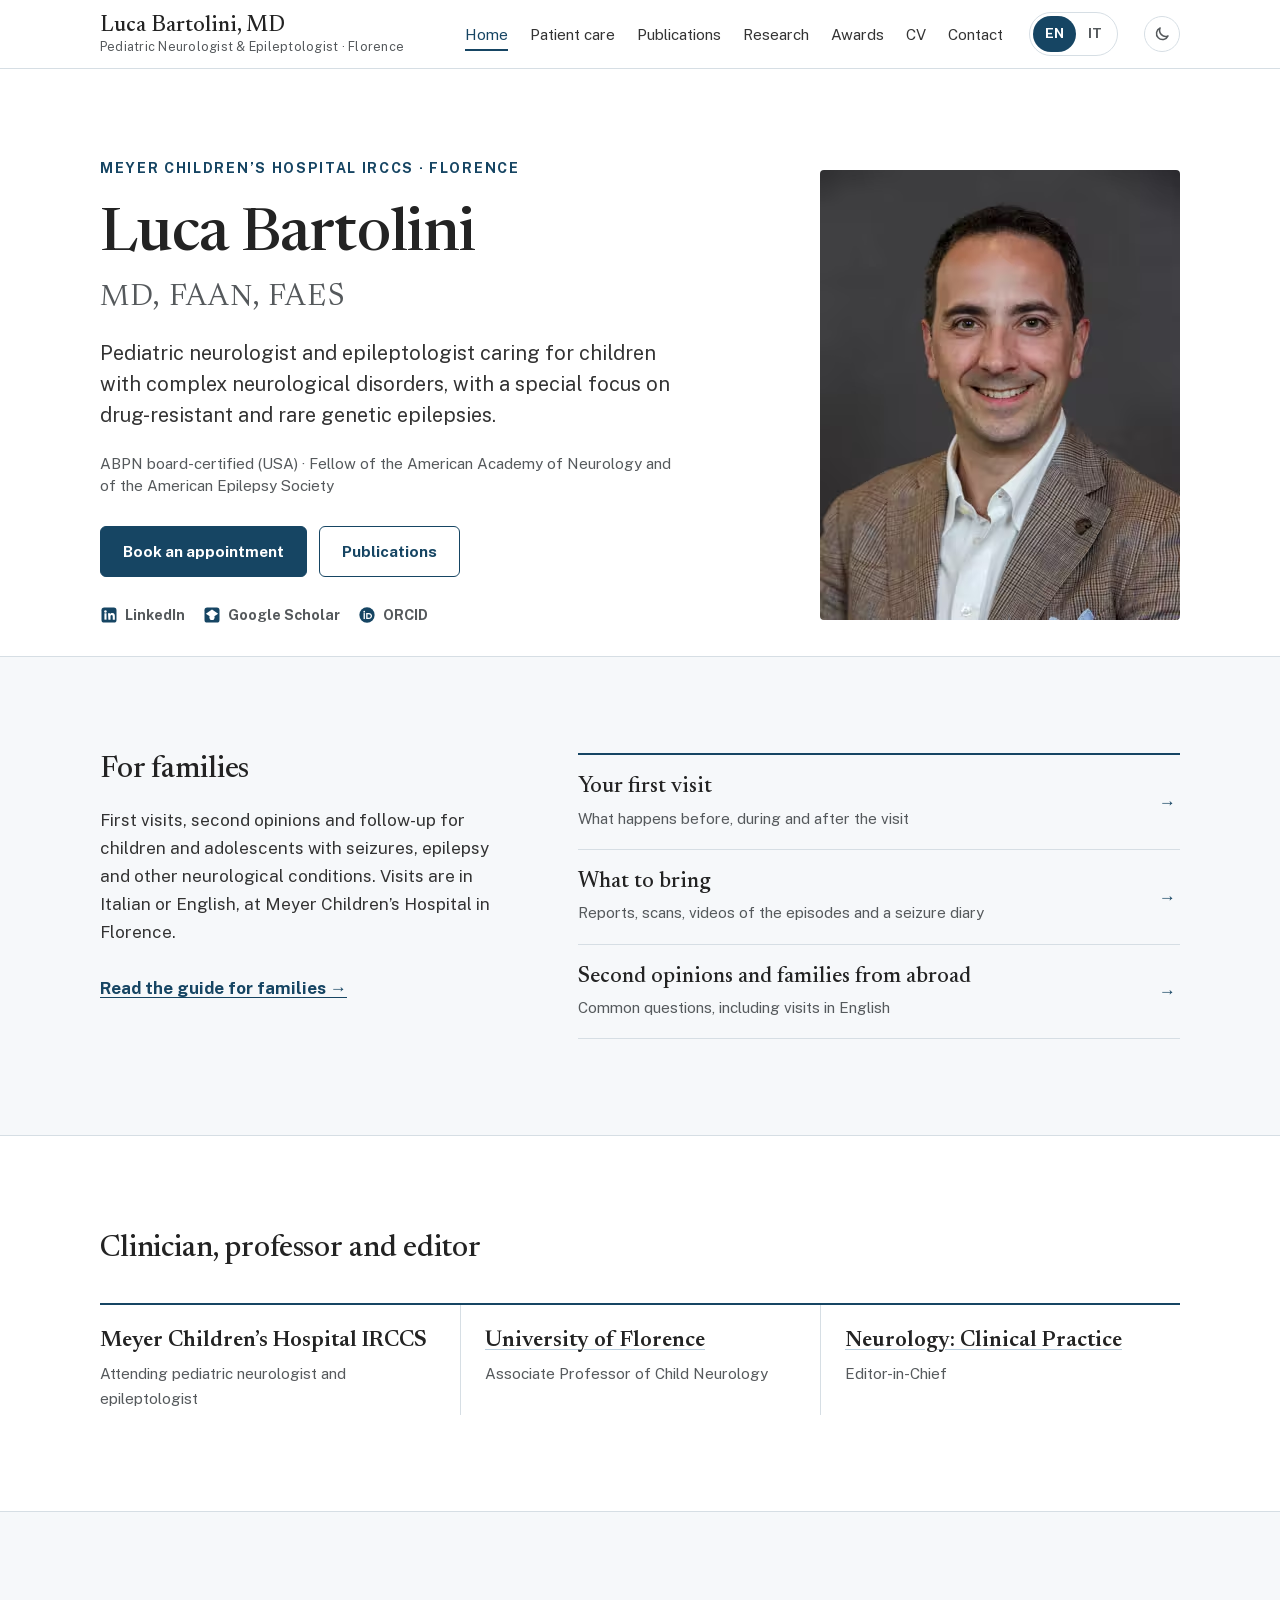
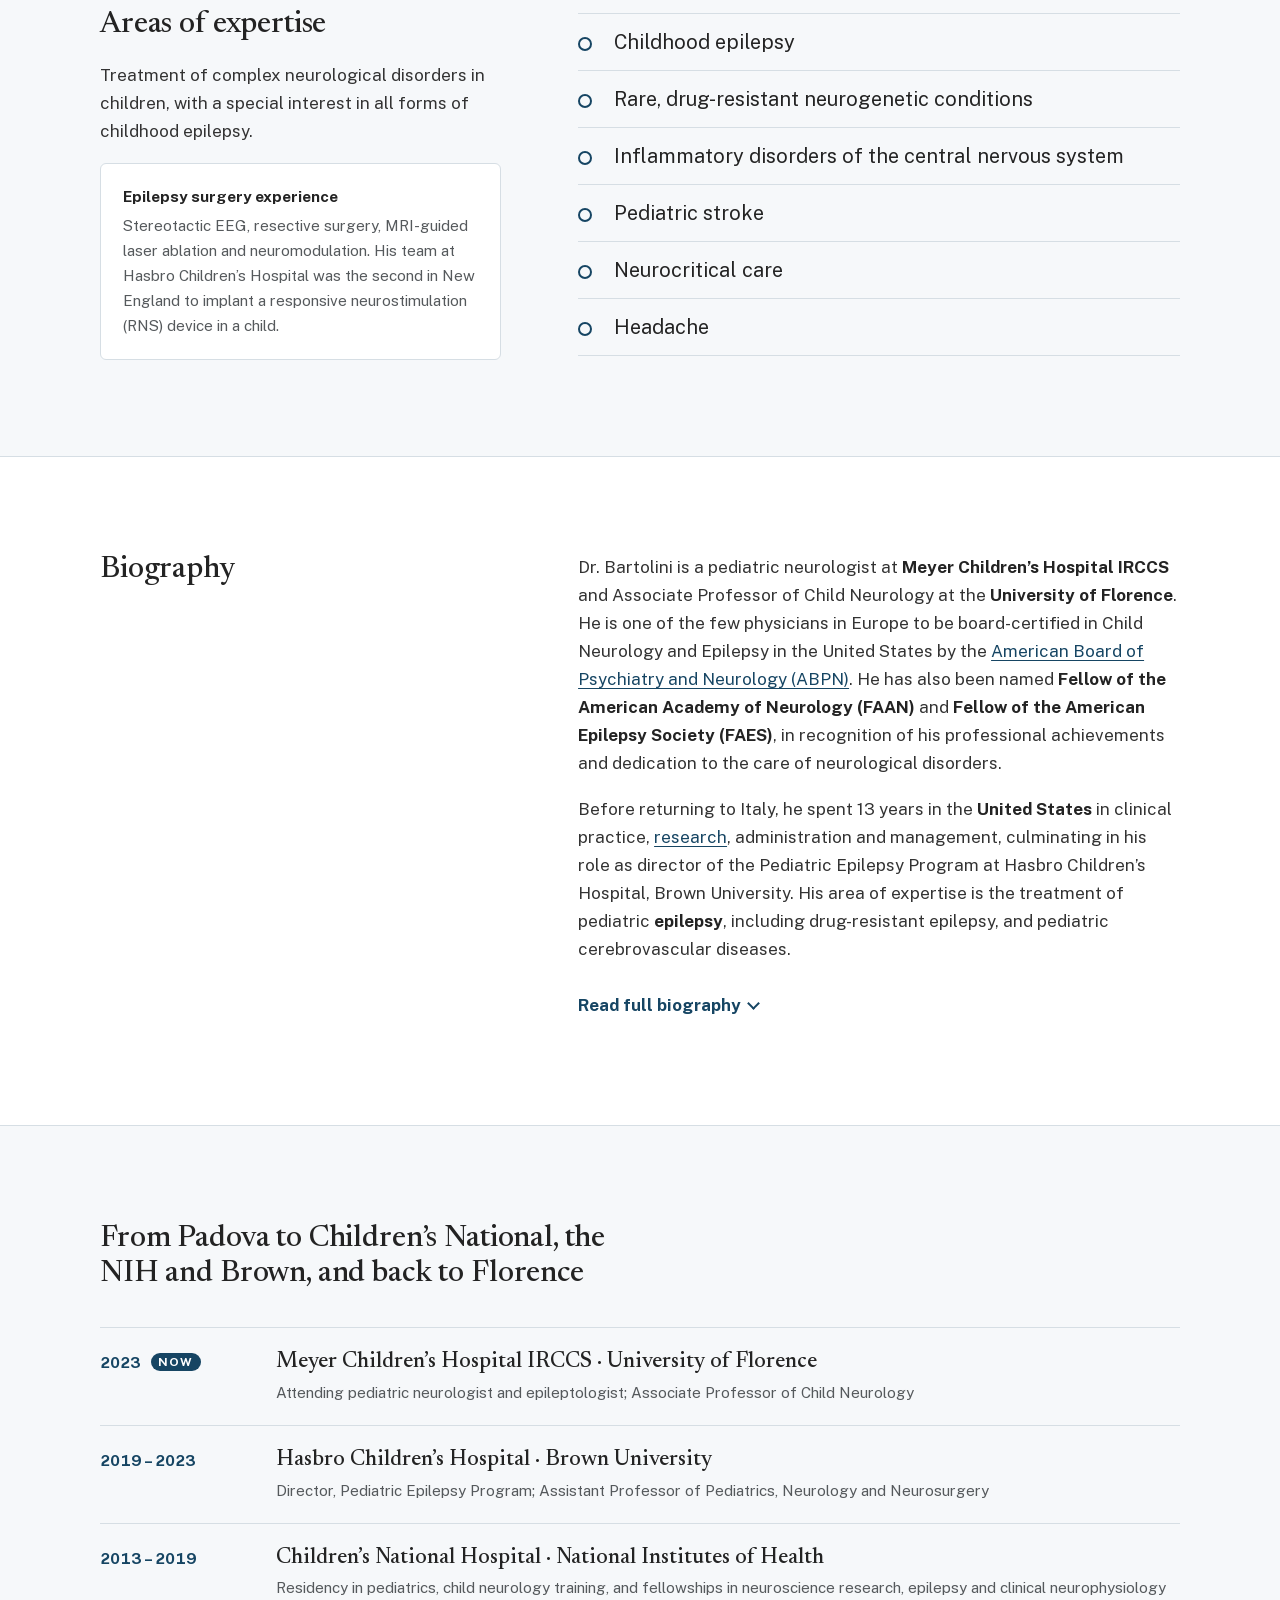
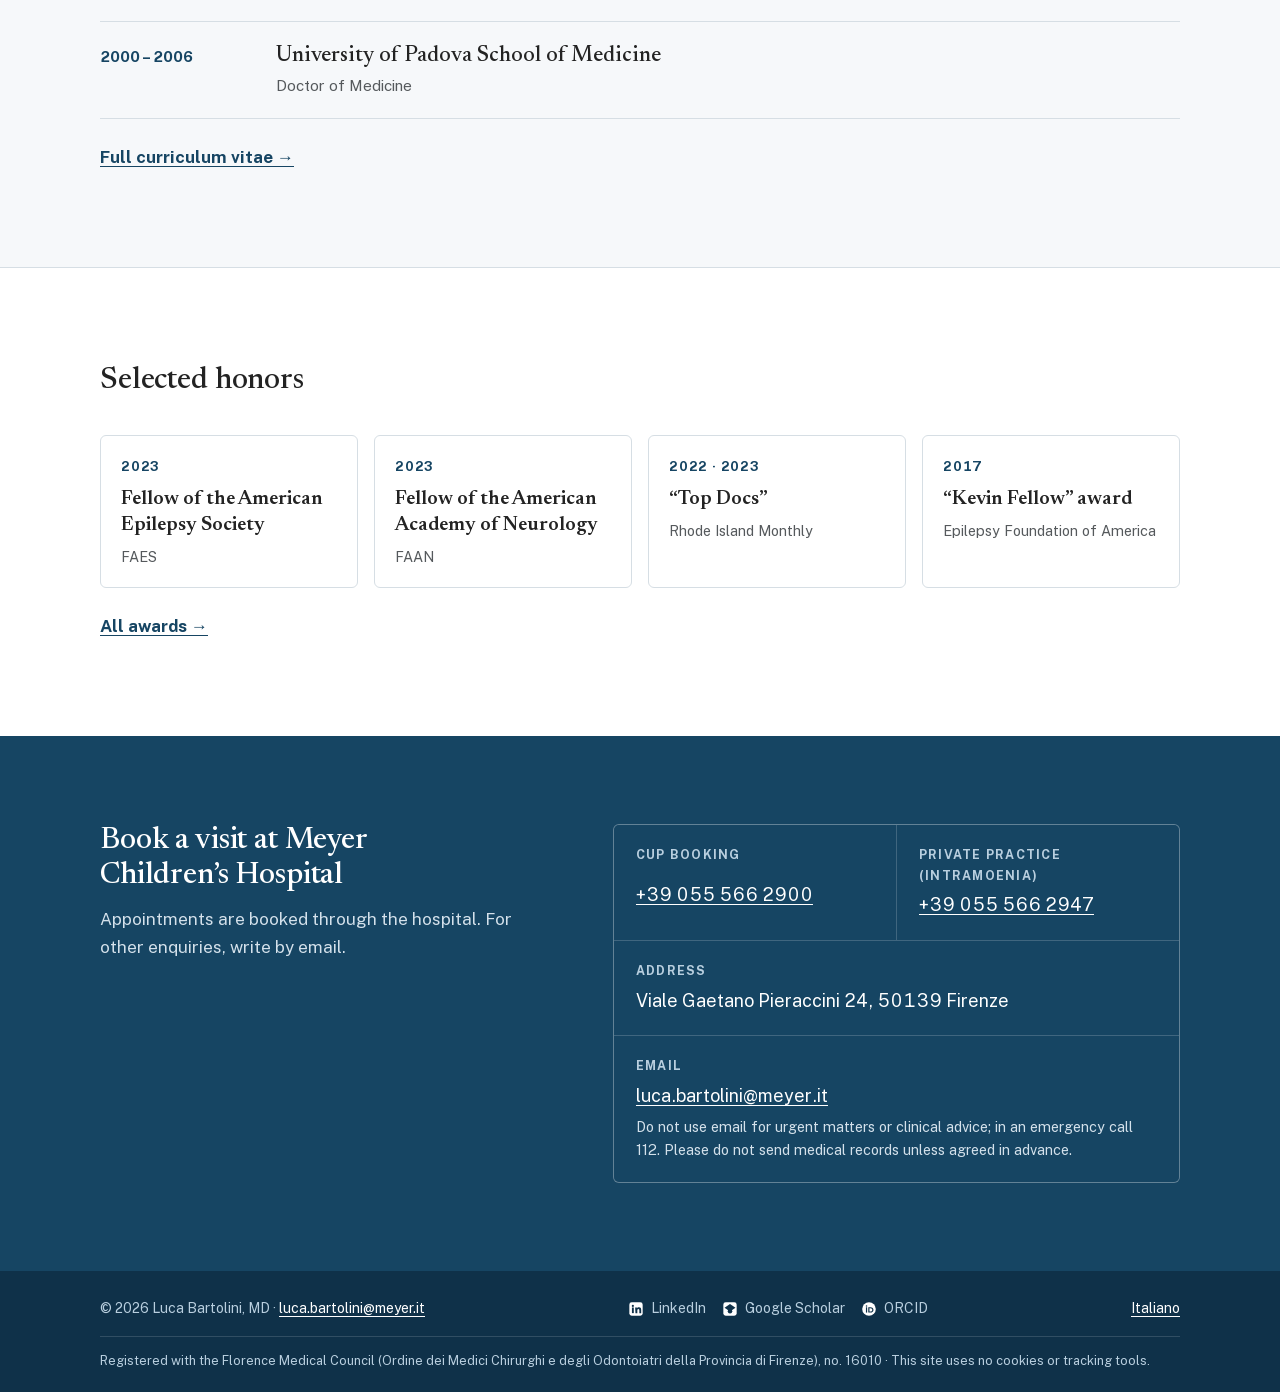
==== commit aa15c74b: "Refine Italian hero, bios and family pages; larger language switch - IT hero: "Per le famiglie" as s" ====
--- a/index.html
+++ b/index.html
@@ -13,16 +13,16 @@
 <meta property="og:description" content="ABPN board-certified pediatric neurologist and epileptologist at Meyer Children’s Hospital, Florence. Former epilepsy director at Brown. Book a visit." />
 <meta property="og:url" content="https://www.lucabartolinimd.com/" />
 <meta property="og:site_name" content="Luca Bartolini, MD" />
-<meta property="article:modified_time" content="2026-09-30T13:21:30+00:00" />
+<meta property="article:modified_time" content="2026-11-08T00:00:00+00:00" />
 <meta property="og:image" content="https://www.lucabartolinimd.com/assets/img/luca-bartolini-1024.jpg" />
 <meta name="twitter:card" content="summary_large_image" />
-<script type="application/ld+json">{"@context":"https://schema.org","@graph":[{"@type":"WebPage","@id":"https://www.lucabartolinimd.com/","url":"https://www.lucabartolinimd.com/","name":"Luca Bartolini, MD, FAAN, FAES | Pediatric Neurologist","isPartOf":{"@id":"https://www.lucabartolinimd.com/#website"},"about":{"@id":"https://www.lucabartolinimd.com/#/schema/person/4115e8d61b340ea2234ad80b020957fd"},"primaryImageOfPage":{"@id":"https://www.lucabartolinimd.com/#primaryimage"},"image":{"@id":"https://www.lucabartolinimd.com/#primaryimage"},"thumbnailUrl":"https://www.lucabartolinimd.com/assets/img/luca-bartolini-1024.jpg","datePublished":"2020-01-31T11:13:38+00:00","dateModified":"2026-11-07T00:00:00+00:00","description":"ABPN board-certified pediatric neurologist and epileptologist at Meyer Children’s Hospital, Florence. Former epilepsy director at Brown. Book a visit.","breadcrumb":{"@id":"https://www.lucabartolinimd.com/#breadcrumb"},"inLanguage":"en-US","potentialAction":[{"@type":"ReadAction","target":["https://www.lucabartolinimd.com/"]}]},{"@type":"ImageObject","inLanguage":"en-US","@id":"https://www.lucabartolinimd.com/#primaryimage","url":"https://www.lucabartolinimd.com/assets/img/luca-bartolini-1024.jpg","contentUrl":"https://www.lucabartolinimd.com/assets/img/luca-bartolini-1024.jpg","width":1024,"height":1536,"caption":"Luca Bartolini, MD, FAAN, FAES"},{"@type":"BreadcrumbList","@id":"https://www.lucabartolinimd.com/#breadcrumb","itemListElement":[{"@type":"ListItem","position":1,"name":"Home"}]},{"@type":"WebSite","@id":"https://www.lucabartolinimd.com/#website","url":"https://www.lucabartolinimd.com/","name":"Luca Bartolini, MD, FAAN, FAES","description":"Pediatric Neurologist and Epileptologist in Florence","publisher":{"@id":"https://www.lucabartolinimd.com/#/schema/person/4115e8d61b340ea2234ad80b020957fd"},"alternateName":"Prof. Luca Bartolini","inLanguage":"en-US"},{"@type":"Person","@id":"https://www.lucabartolinimd.com/#/schema/person/4115e8d61b340ea2234ad80b020957fd","name":"Luca Bartolini","honorificPrefix":"Prof.","honorificSuffix":"MD, FAAN, FAES","jobTitle":["Pediatric Neurologist and Epileptologist","Associate Professor of Child Neurology","Editor-in-Chief, Neurology: Clinical Practice"],"description":"Pediatric neurologist and epileptologist caring for children with complex neurological disorders, with a special focus on drug-resistant and rare genetic epilepsies.","url":"https://www.lucabartolinimd.com/","image":{"@type":"ImageObject","url":"https://www.lucabartolinimd.com/assets/img/luca-bartolini-1024.jpg","contentUrl":"https://www.lucabartolinimd.com/assets/img/luca-bartolini-1024.jpg","width":1024,"height":1536,"caption":"Luca Bartolini, MD, FAAN, FAES"},"email":"mailto:luca.bartolini@meyer.it","worksFor":{"@type":"Hospital","name":"Meyer Children’s Hospital IRCCS","url":"https://www.meyer.it","telephone":"+39 055 566 2900","address":{"@type":"PostalAddress","streetAddress":"Viale Gaetano Pieraccini, 24","postalCode":"50139","addressLocality":"Firenze","addressCountry":"IT"}},"affiliation":{"@type":"CollegeOrUniversity","name":"University of Florence","url":"https://www.unifi.it"},"alumniOf":{"@type":"CollegeOrUniversity","name":"University of Padova"},"award":["Fellow of the American Academy of Neurology (FAAN)","Fellow of the American Epilepsy Society (FAES)"],"knowsAbout":["Childhood epilepsy","Rare, drug-resistant neurogenetic conditions","Inflammatory disorders of the central nervous system","Pediatric stroke","Neurocritical care"],"knowsLanguage":["it","en"],"sameAs":["https://it.linkedin.com/in/lucabartolinimd","https://scholar.google.com/citations?user=W1sBHMkAAAAJ","https://orcid.org/0000-0003-2755-8218"]}]}</script>
+<script type="application/ld+json">{"@context":"https://schema.org","@graph":[{"@type":"WebPage","@id":"https://www.lucabartolinimd.com/","url":"https://www.lucabartolinimd.com/","name":"Luca Bartolini, MD, FAAN, FAES | Pediatric Neurologist","isPartOf":{"@id":"https://www.lucabartolinimd.com/#website"},"about":{"@id":"https://www.lucabartolinimd.com/#/schema/person/4115e8d61b340ea2234ad80b020957fd"},"primaryImageOfPage":{"@id":"https://www.lucabartolinimd.com/#primaryimage"},"image":{"@id":"https://www.lucabartolinimd.com/#primaryimage"},"thumbnailUrl":"https://www.lucabartolinimd.com/assets/img/luca-bartolini-1024.jpg","datePublished":"2020-01-31T11:13:38+00:00","dateModified":"2026-11-08T00:00:00+00:00","description":"ABPN board-certified pediatric neurologist and epileptologist at Meyer Children’s Hospital, Florence. Former epilepsy director at Brown. Book a visit.","breadcrumb":{"@id":"https://www.lucabartolinimd.com/#breadcrumb"},"inLanguage":"en-US","potentialAction":[{"@type":"ReadAction","target":["https://www.lucabartolinimd.com/"]}]},{"@type":"ImageObject","inLanguage":"en-US","@id":"https://www.lucabartolinimd.com/#primaryimage","url":"https://www.lucabartolinimd.com/assets/img/luca-bartolini-1024.jpg","contentUrl":"https://www.lucabartolinimd.com/assets/img/luca-bartolini-1024.jpg","width":1024,"height":1536,"caption":"Luca Bartolini, MD, FAAN, FAES"},{"@type":"BreadcrumbList","@id":"https://www.lucabartolinimd.com/#breadcrumb","itemListElement":[{"@type":"ListItem","position":1,"name":"Home"}]},{"@type":"WebSite","@id":"https://www.lucabartolinimd.com/#website","url":"https://www.lucabartolinimd.com/","name":"Luca Bartolini, MD, FAAN, FAES","description":"Pediatric Neurologist and Epileptologist in Florence","publisher":{"@id":"https://www.lucabartolinimd.com/#/schema/person/4115e8d61b340ea2234ad80b020957fd"},"alternateName":"Prof. Luca Bartolini","inLanguage":"en-US"},{"@type":"Person","@id":"https://www.lucabartolinimd.com/#/schema/person/4115e8d61b340ea2234ad80b020957fd","name":"Luca Bartolini","honorificPrefix":"Prof.","honorificSuffix":"MD, FAAN, FAES","jobTitle":["Pediatric Neurologist and Epileptologist","Associate Professor of Child Neurology","Editor-in-Chief, Neurology: Clinical Practice"],"description":"Pediatric neurologist and epileptologist caring for children with complex neurological disorders, with a special focus on drug-resistant and rare genetic epilepsies.","url":"https://www.lucabartolinimd.com/","image":{"@type":"ImageObject","url":"https://www.lucabartolinimd.com/assets/img/luca-bartolini-1024.jpg","contentUrl":"https://www.lucabartolinimd.com/assets/img/luca-bartolini-1024.jpg","width":1024,"height":1536,"caption":"Luca Bartolini, MD, FAAN, FAES"},"email":"mailto:luca.bartolini@meyer.it","worksFor":{"@type":"Hospital","name":"Meyer Children’s Hospital IRCCS","url":"https://www.meyer.it","telephone":"+39 055 566 2900","address":{"@type":"PostalAddress","streetAddress":"Viale Gaetano Pieraccini, 24","postalCode":"50139","addressLocality":"Firenze","addressCountry":"IT"}},"affiliation":{"@type":"CollegeOrUniversity","name":"University of Florence","url":"https://www.unifi.it"},"alumniOf":{"@type":"CollegeOrUniversity","name":"University of Padova"},"award":["Fellow of the American Academy of Neurology (FAAN)","Fellow of the American Epilepsy Society (FAES)"],"knowsAbout":["Childhood epilepsy","Rare, drug-resistant neurogenetic conditions","Inflammatory disorders of the central nervous system","Pediatric stroke","Neurocritical care","Headache"],"knowsLanguage":["it","en"],"sameAs":["https://it.linkedin.com/in/lucabartolinimd","https://scholar.google.com/citations?user=W1sBHMkAAAAJ","https://orcid.org/0000-0003-2755-8218"]}]}</script>
 <link rel="alternate" hreflang="en" href="https://www.lucabartolinimd.com/">
 <link rel="alternate" hreflang="it" href="https://www.lucabartolinimd.com/it/">
 <link rel="alternate" hreflang="x-default" href="https://www.lucabartolinimd.com/">
 <link rel="preload" href="assets/fonts/public-sans-var.woff2" as="font" type="font/woff2" crossorigin>
 <link rel="preload" href="assets/fonts/newsreader-var.woff2" as="font" type="font/woff2" crossorigin>
-<link rel="stylesheet" href="assets/css/site.css?v=a36871f1">
+<link rel="stylesheet" href="assets/css/site.css?v=c06d8dfb">
 <link rel="icon" href="assets/img/favicon-48.png" sizes="48x48" type="image/png">
 <link rel="icon" href="assets/img/favicon-96.png" sizes="96x96" type="image/png">
 <link rel="icon" href="assets/img/favicon-192.png" sizes="192x192" type="image/png">
@@ -81,14 +81,14 @@
       <p>Treatment of complex neurological disorders in children, with a special interest in all forms of childhood epilepsy.</p>
       <div class="note-card"><strong>Epilepsy surgery experience</strong>Stereotactic EEG, resective surgery, MRI-guided laser ablation and neuromodulation. His team at Hasbro Children’s Hospital was the second in New England to implant a responsive neurostimulation (RNS) device in a child.</div>
     </div>
-    <ul class="areas"><li>Childhood epilepsy</li><li>Rare, drug-resistant neurogenetic conditions</li><li>Inflammatory disorders of the central nervous system</li><li>Pediatric stroke</li><li>Neurocritical care</li></ul>
+    <ul class="areas"><li>Childhood epilepsy</li><li>Rare, drug-resistant neurogenetic conditions</li><li>Inflammatory disorders of the central nervous system</li><li>Pediatric stroke</li><li>Neurocritical care</li><li>Headache</li></ul>
   </div>
 </section>
 
 <section class="band">
   <div class="wrap split">
     <div class="stack"><h2>Biography</h2></div>
-    <div class="bio"><p>Dr. Bartolini is a pediatric neurologist at <strong>Meyer Children’s Hospital IRCCS</strong> and Associate Professor of Child Neurology at the <strong>University of Florence</strong>. He is one of the few physicians in Europe to be board-certified in Child Neurology and Epilepsy in the United States by the <a href="https://abpn.org" target="_blank" rel="noopener">American Board of Psychiatry and Neurology (ABPN)<span class="sr-only"> (opens in a new tab)</span></a>, and to have been named <strong>Fellow of the American Academy of Neurology (FAAN)</strong> and <strong>Fellow of the American Epilepsy Society (FAES)</strong> in recognition of his professional achievements and dedication to the care of neurological disorders.</p><p>Dr. Bartolini is an academic leader with 13 years of experience in clinical practice, <a href="research/">research</a>, administration and management in the <strong>United States</strong> before returning to Italy. His area of expertise is the treatment of pediatric <strong>epilepsy</strong>, including drug-resistant epilepsy, and pediatric cerebrovascular diseases.</p><details class="more-bio"><summary><span class="open-label">Read full biography</span><span class="close-label">Show less</span></summary><div class="bio-rest"><p>Before joining Meyer Children’s Hospital, Dr. Bartolini was the <strong>Director</strong> of the Pediatric Epilepsy Program at <a href="https://www.brownhealth.org/locations/hasbro-childrens" target="_blank" rel="noopener">Hasbro Children’s Hospital<span class="sr-only"> (opens in a new tab)</span></a> and Assistant Professor of Pediatrics, Neurology and Neurosurgery at the <a href="https://medical.brown.edu" target="_blank" rel="noopener">Warren Alpert Medical School of Brown University<span class="sr-only"> (opens in a new tab)</span></a>, an <a href="https://en.wikipedia.org/wiki/Ivy_League" target="_blank" rel="noopener">Ivy League<span class="sr-only"> (opens in a new tab)</span></a> university in the United States. Under his leadership, the program became a referral center for the treatment of complex pediatric epilepsies in Rhode Island, Southern Massachusetts and Eastern Connecticut. He built a multidisciplinary team able to perform cutting-edge diagnostic tests and advanced treatments. The <a href="https://turnto10.com/features/health-landing-page/hasbro-childrens-hospital-using-advanced-techniques-to-help-kids-with-epilepsy" target="_blank" rel="noopener">surgical program<span class="sr-only"> (opens in a new tab)</span></a> offered multiple options to children with drug-resistant epilepsy, including invasive EEG monitoring with stereotactic EEG, resective surgery, MRI-guided stereotactic laser ablation and implantation of neuromodulation devices. Among many achievements, Dr. Bartolini’s team was the second in New England to implant a responsive neurostimulation (RNS) device in a child, who then became seizure-free without postoperative deficits.</p><p>Dr. Bartolini’s areas of <a href="research/">research</a> include <strong>neuroinflammatory</strong> mechanisms and the role of neurotropic viruses in pediatric epilepsy, <strong>pediatric stroke</strong> and <strong>cerebral vasculitis</strong>.</p><p>His research has been supported by Advance-CTR and the Children’s Miracle Network at Brown University, the American Epilepsy Society, the Epilepsy Foundation of America and the Division of Intramural Research of the National Institute of Neurological Disorders and Stroke (NINDS).</p><p>Dr. Bartolini serves as <strong>Editor-in-Chief</strong> of <a href="https://www.neurology.org/journal/cpj" target="_blank" rel="noopener">Neurology: Clinical Practice<span class="sr-only"> (opens in a new tab)</span></a> (official journal of the American Academy of Neurology &#8211; 2025 IF = 4.2) and sits on the Leadership Development Subcommittee and the Publications Committee of the <a href="https://www.aan.com" target="_blank" rel="noopener">American Academy of Neurology<span class="sr-only"> (opens in a new tab)</span></a>.</p></div></details></div>
+    <div class="bio"><p>Dr. Bartolini is a pediatric neurologist at <strong>Meyer Children’s Hospital IRCCS</strong> and Associate Professor of Child Neurology at the <strong>University of Florence</strong>. He is one of the few physicians in Europe to be board-certified in Child Neurology and Epilepsy in the United States by the <a href="https://abpn.org" target="_blank" rel="noopener">American Board of Psychiatry and Neurology (ABPN)<span class="sr-only"> (opens in a new tab)</span></a>. He has also been named <strong>Fellow of the American Academy of Neurology (FAAN)</strong> and <strong>Fellow of the American Epilepsy Society (FAES)</strong>, in recognition of his professional achievements and dedication to the care of neurological disorders.</p><p>Before returning to Italy, he spent 13 years in the <strong>United States</strong> in clinical practice, <a href="research/">research</a>, administration and management, culminating in his role as director of the Pediatric Epilepsy Program at Hasbro Children’s Hospital, Brown University. His area of expertise is the treatment of pediatric <strong>epilepsy</strong>, including drug-resistant epilepsy, and pediatric cerebrovascular diseases.</p><details class="more-bio"><summary><span class="open-label">Read full biography</span><span class="close-label">Show less</span></summary><div class="bio-rest"><p>Before joining Meyer Children’s Hospital, Dr. Bartolini was the <strong>Director</strong> of the Pediatric Epilepsy Program at <a href="https://www.brownhealth.org/locations/hasbro-childrens" target="_blank" rel="noopener">Hasbro Children’s Hospital<span class="sr-only"> (opens in a new tab)</span></a> and Assistant Professor of Pediatrics, Neurology and Neurosurgery at the <a href="https://medical.brown.edu" target="_blank" rel="noopener">Warren Alpert Medical School of Brown University<span class="sr-only"> (opens in a new tab)</span></a>, an <a href="https://en.wikipedia.org/wiki/Ivy_League" target="_blank" rel="noopener">Ivy League<span class="sr-only"> (opens in a new tab)</span></a> university in the United States. Under his leadership, the program became a referral center for the treatment of complex pediatric epilepsies in Rhode Island, Southern Massachusetts and Eastern Connecticut. He built a multidisciplinary team able to perform cutting-edge diagnostic tests and advanced treatments. The <a href="https://turnto10.com/features/health-landing-page/hasbro-childrens-hospital-using-advanced-techniques-to-help-kids-with-epilepsy" target="_blank" rel="noopener">surgical program<span class="sr-only"> (opens in a new tab)</span></a> offered multiple options to children with drug-resistant epilepsy, including invasive EEG monitoring with stereotactic EEG, resective surgery, MRI-guided stereotactic laser ablation and implantation of neuromodulation devices. Among many achievements, Dr. Bartolini’s team was the second in New England to implant a responsive neurostimulation (RNS) device in a child, who then became seizure-free without postoperative deficits.</p><p>Dr. Bartolini’s areas of <a href="research/">research</a> include <strong>neuroinflammatory</strong> mechanisms and the role of neurotropic viruses in pediatric epilepsy, <strong>pediatric stroke</strong> and <strong>cerebral vasculitis</strong>.</p><p>His research has been supported by Advance-CTR and the Children’s Miracle Network at Brown University, the American Epilepsy Society, the Epilepsy Foundation of America and the Division of Intramural Research of the National Institute of Neurological Disorders and Stroke (NINDS).</p><p>Dr. Bartolini serves as <strong>Editor-in-Chief</strong> of <a href="https://www.neurology.org/journal/cpj" target="_blank" rel="noopener">Neurology: Clinical Practice<span class="sr-only"> (opens in a new tab)</span></a> (official journal of the American Academy of Neurology &#8211; 2025 IF = 4.2) and sits on the Leadership Development Subcommittee and the Publications Committee of the <a href="https://www.aan.com" target="_blank" rel="noopener">American Academy of Neurology<span class="sr-only"> (opens in a new tab)</span></a>.</p></div></details></div>
   </div>
 </section>
 
--- a/assets/css/site.css
+++ b/assets/css/site.css
@@ -91,7 +91,7 @@
 .nav ul a { text-decoration: none; color: var(--text); font-size: .95rem; padding-block: 6px; border-bottom: 2px solid transparent; }
 .nav ul a:hover, .nav ul a[aria-current="page"] { color: var(--navy); border-color: var(--navy); }
 .lang { display: flex; border: 1px solid var(--line); border-radius: 999px; padding: 3px; font-size: .85rem; font-weight: 700; }
-.lang a { text-decoration: none; padding: 6px 11px; line-height: 1; border-radius: 999px; color: var(--slate); }
+.lang a { text-decoration: none; display: inline-flex; align-items: center; min-height: 36px; padding: 6px 12px; line-height: 1; border-radius: 999px; color: var(--slate); }
 .lang a:hover { color: var(--navy); }
 .lang a[aria-current="true"] { background: var(--navy); color: var(--on-fill); }
 .theme-btn { display: inline-grid; place-items: center; width: 36px; height: 36px; padding: 0; background: none; border: 1px solid var(--line); border-radius: 50%; color: var(--slate); cursor: pointer; flex: none; }
@@ -426,6 +426,10 @@
   .timeline li { grid-template-columns: minmax(0, 1fr); gap: 4px; }
   .brand span { display: none; }
 }
+@media (max-width: 400px) {
+  .nav { gap: 6px; }
+  .brand strong { font-size: 1.05rem; }
+}
 @media print {
   :root:not([data-print]), :root[data-theme] {
     --navy: #164563; --navy-deep: #0f3149; --navy-tint: #e8eff4; --ink: #232323; --text: #333333;
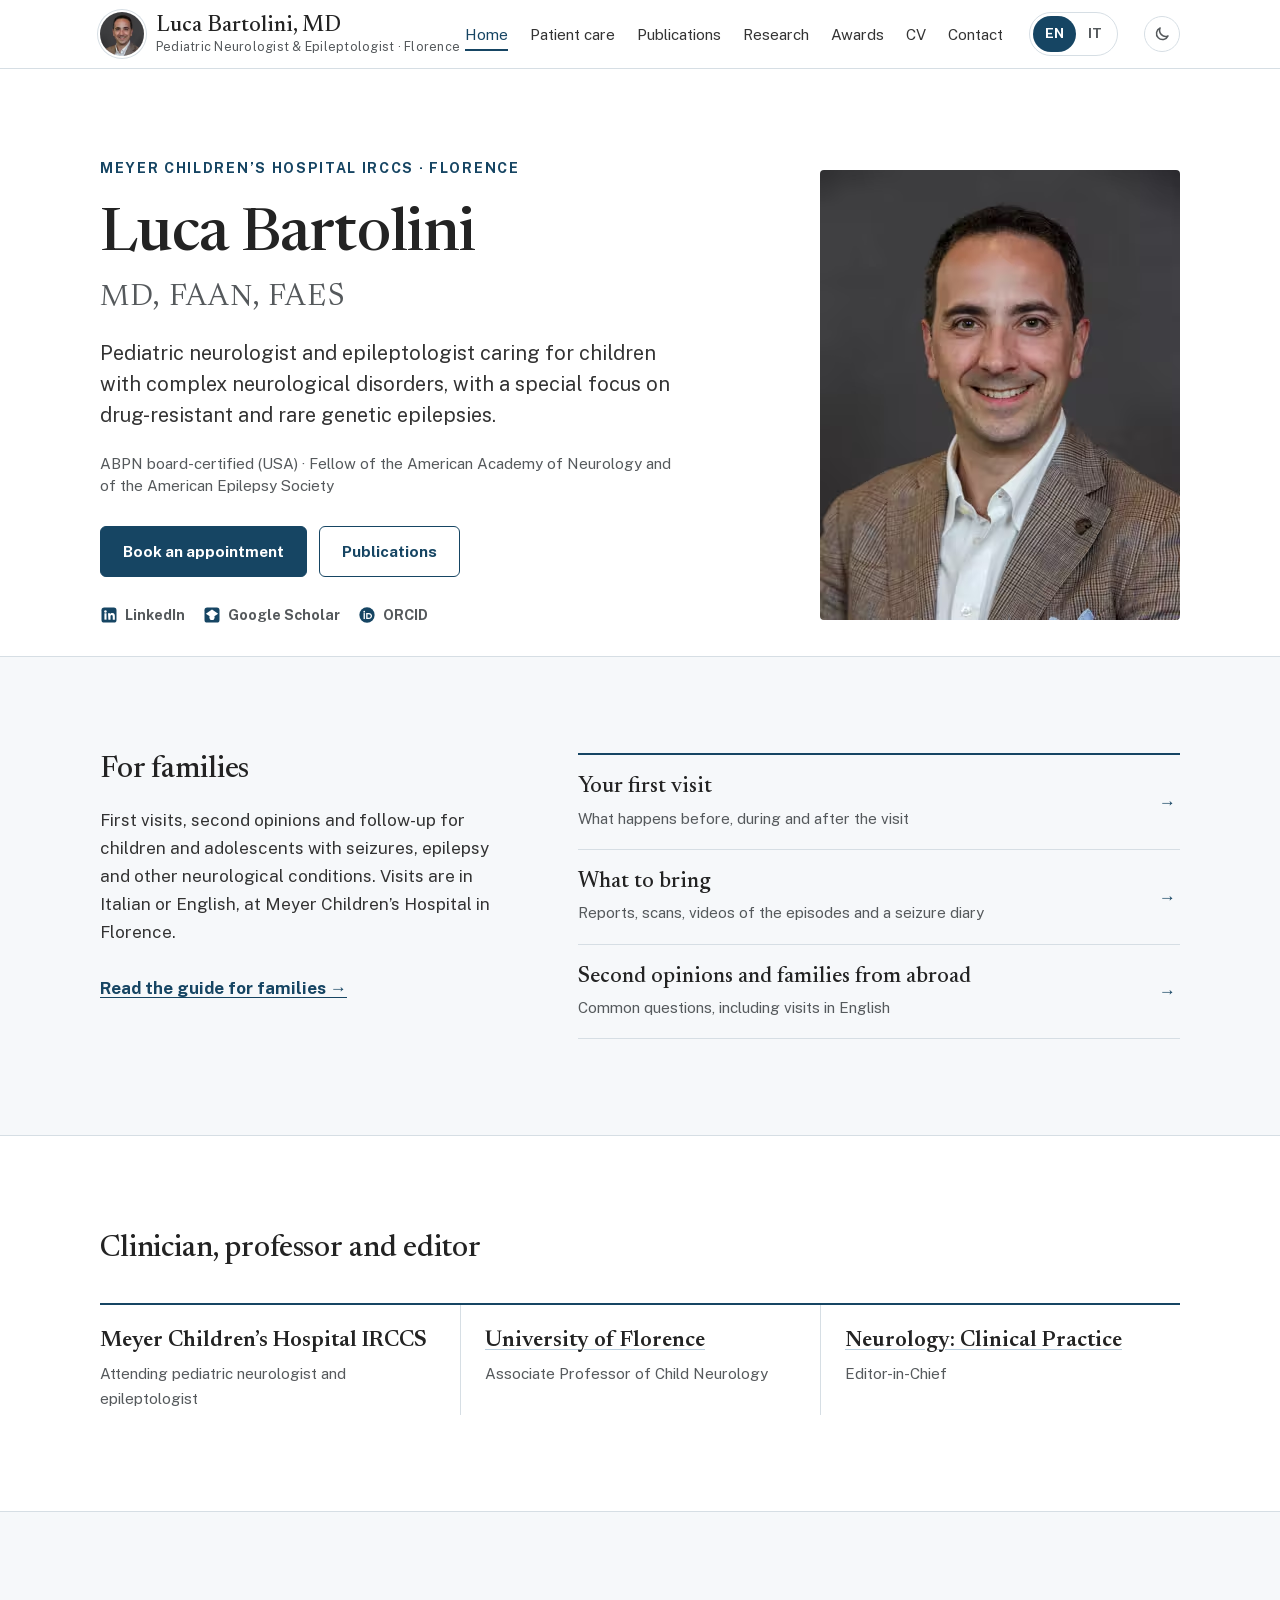
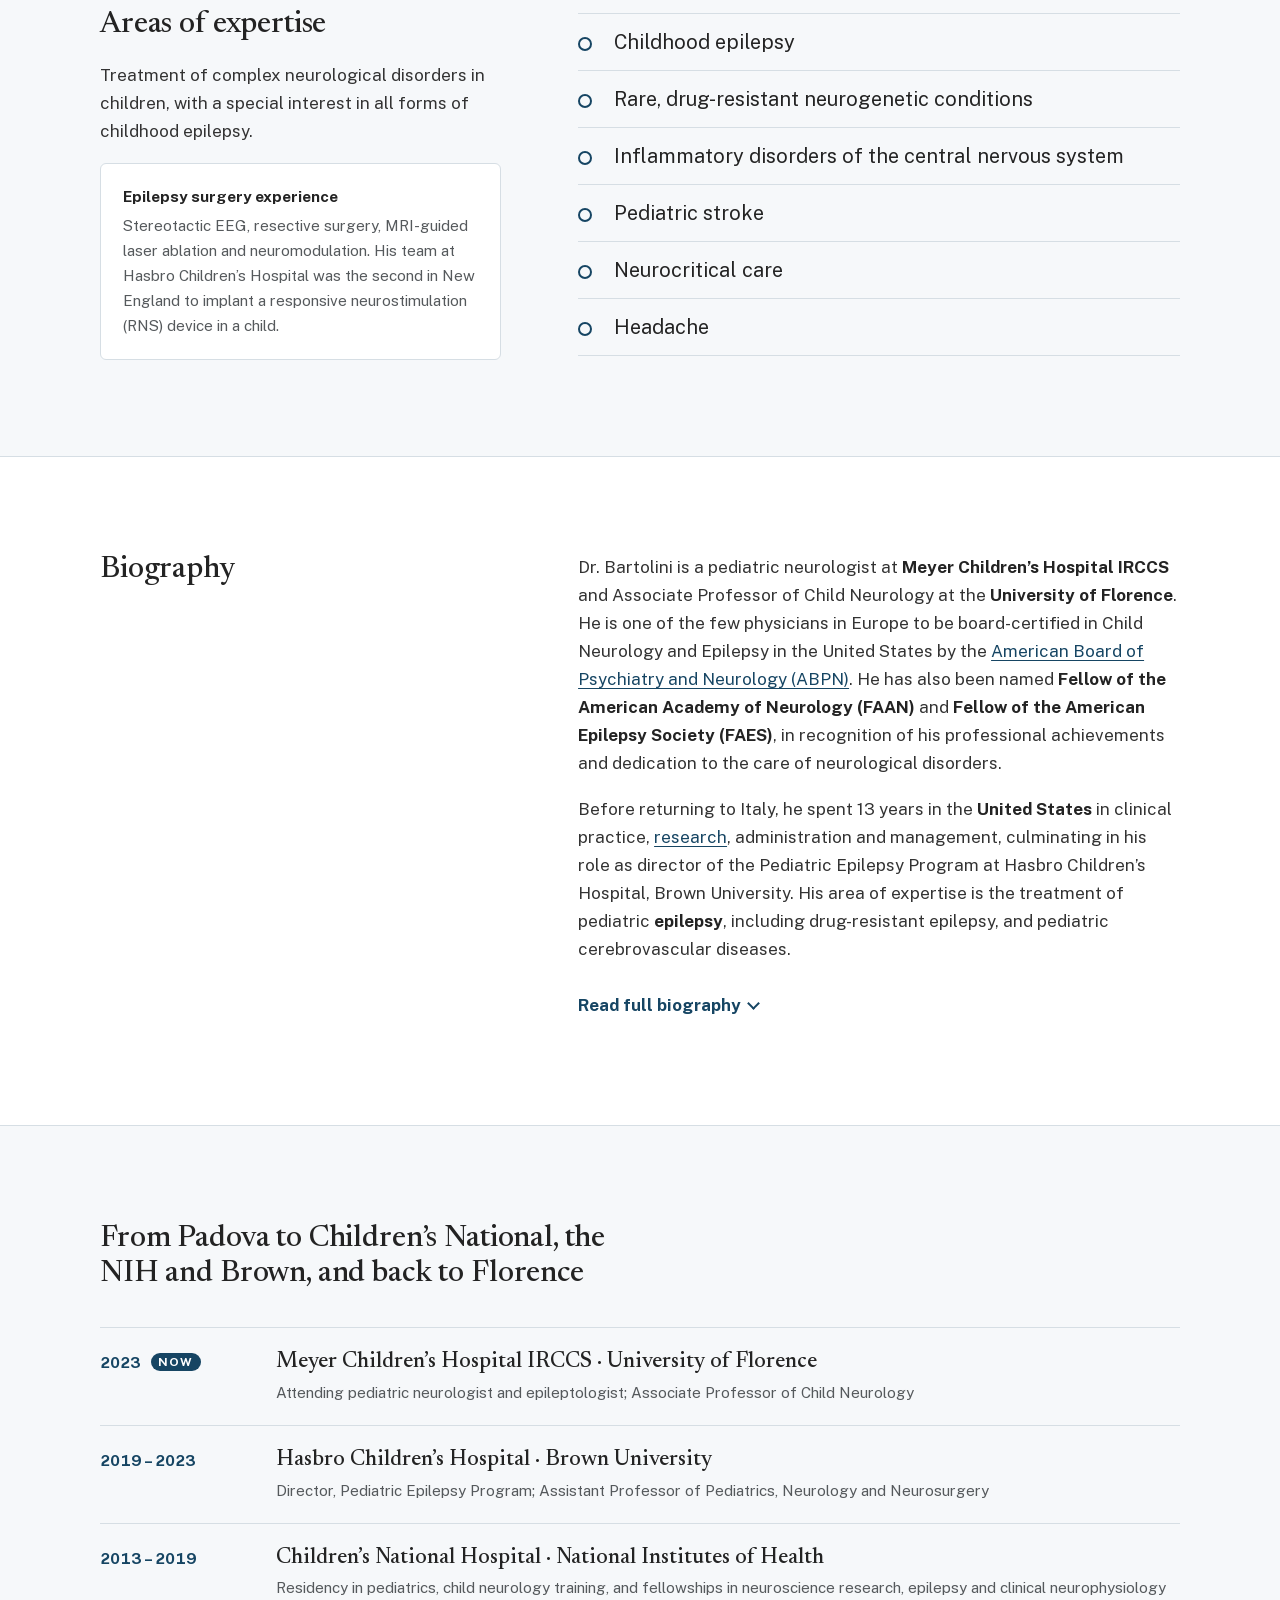
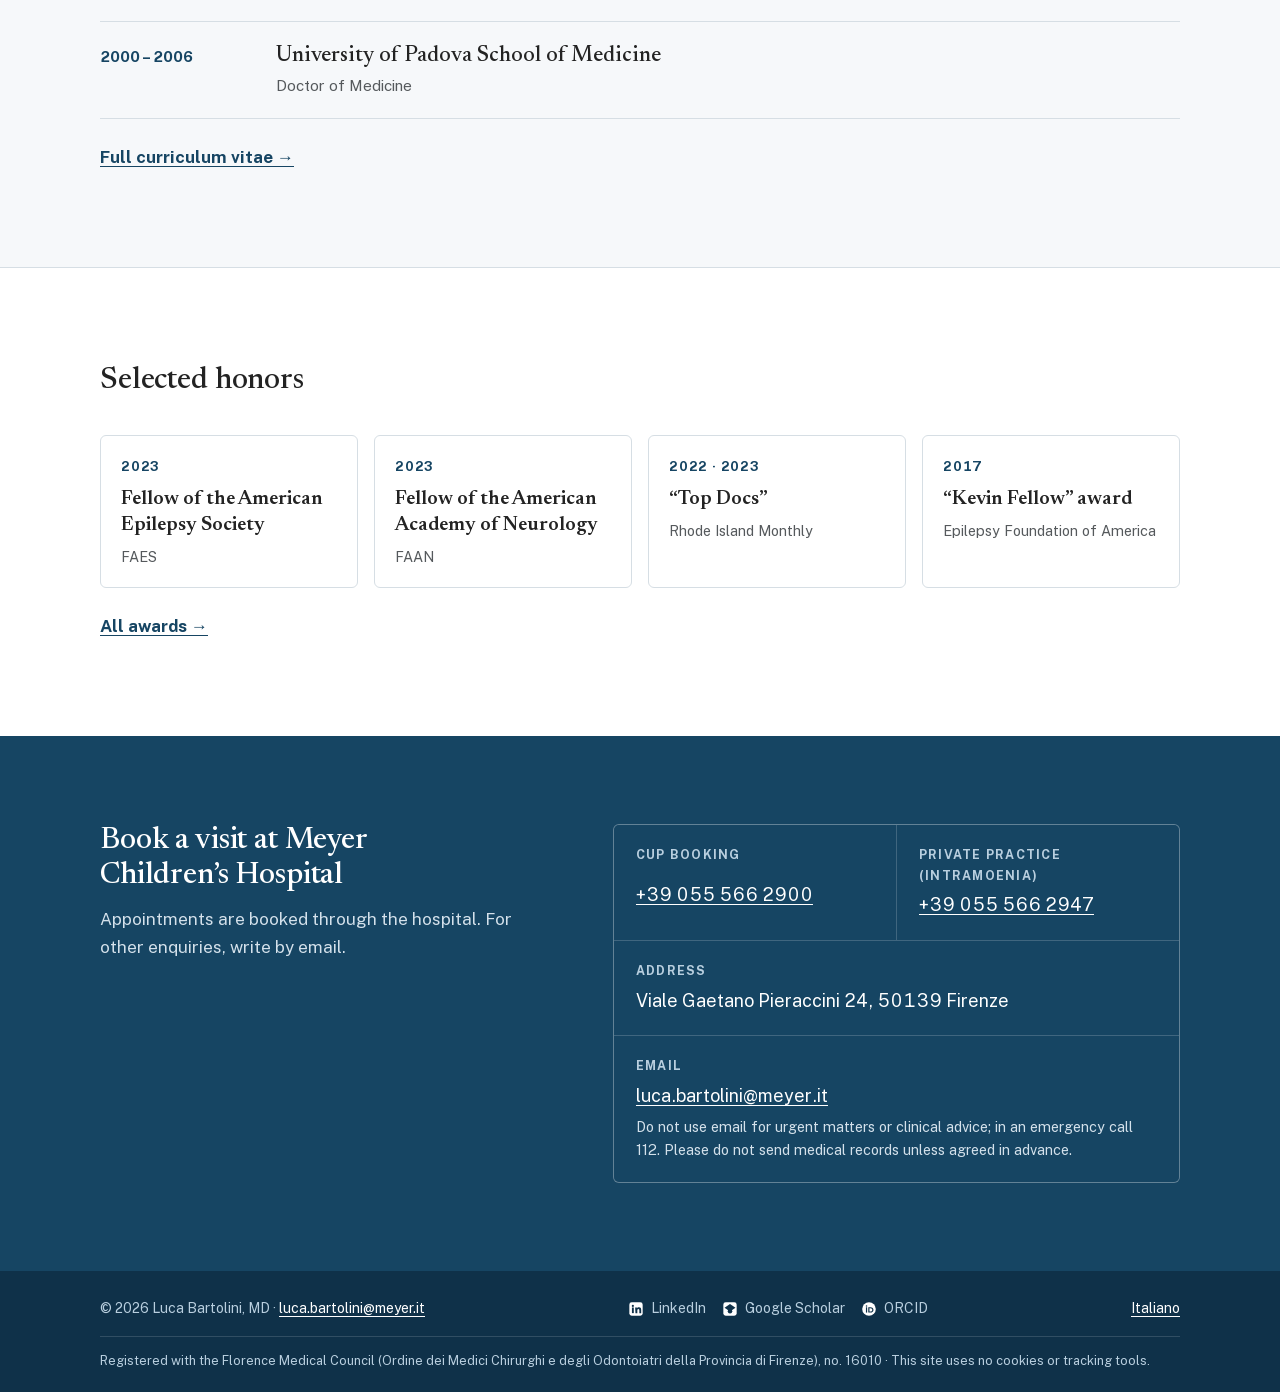
==== commit 4a5ef43e: "Move headshot into the site header and drop the duplicate name card Co-Authored-By: Claude Opus 5.5 " ====
--- a/index.html
+++ b/index.html
@@ -22,7 +22,7 @@
 <link rel="alternate" hreflang="x-default" href="https://www.lucabartolinimd.com/">
 <link rel="preload" href="assets/fonts/public-sans-var.woff2" as="font" type="font/woff2" crossorigin>
 <link rel="preload" href="assets/fonts/newsreader-var.woff2" as="font" type="font/woff2" crossorigin>
-<link rel="stylesheet" href="assets/css/site.css?v=c06d8dfb">
+<link rel="stylesheet" href="assets/css/site.css?v=e3802f99">
 <link rel="icon" href="assets/img/favicon-48.png" sizes="48x48" type="image/png">
 <link rel="icon" href="assets/img/favicon-96.png" sizes="96x96" type="image/png">
 <link rel="icon" href="assets/img/favicon-192.png" sizes="192x192" type="image/png">
@@ -33,7 +33,7 @@
 <a class="skip" href="#main">Skip to content</a>
 <header class="site-header">
   <div class="wrap">
-    <a class="brand" href="./"><strong>Luca Bartolini, MD</strong><span>Pediatric Neurologist &amp; Epileptologist · Florence</span></a>
+    <a class="brand" href="./"><picture class="brand-photo"><source type="image/avif" srcset="assets/img/headshot-thumb-128.avif 2x, assets/img/headshot-thumb-192.avif 3x"><img src="assets/img/headshot-thumb-128.jpg" srcset="assets/img/headshot-thumb-192.jpg 3x" alt="" width="44" height="44"></picture><strong>Luca Bartolini, MD</strong><span>Pediatric Neurologist &amp; Epileptologist · Florence</span></a>
     <nav class="nav" aria-label="Main">
       <ul id="site-menu"><li><a href="./" aria-current="page">Home</a></li><li><a href="patient-care/">Patient care</a></li><li><a href="publications/">Publications</a></li><li><a href="research/">Research</a></li><li><a href="awards/">Awards</a></li><li><a href="cv/">CV</a></li><li><a href="contacts/">Contact</a></li></ul>
       <div class="lang" role="group" aria-label="Language"><a href="./" lang="en" hreflang="en" aria-current="true">EN</a><a href="it/" lang="it" hreflang="it">IT</a></div>
--- a/assets/css/site.css
+++ b/assets/css/site.css
@@ -83,9 +83,12 @@
 body::before { content: ""; position: fixed; inset: 0 0 auto; height: env(safe-area-inset-top, 0px); z-index: 10; background: var(--paper); }
 .site-header { position: sticky; top: env(safe-area-inset-top, 0px); z-index: 5; background: var(--header-bg); backdrop-filter: blur(8px); -webkit-backdrop-filter: blur(8px); border-bottom: 1px solid var(--line); }
 .site-header .wrap { display: flex; align-items: center; justify-content: space-between; gap: 24px; min-height: 68px; }
-.brand { text-decoration: none; color: var(--ink); display: grid; line-height: 1.2; }
+.brand { text-decoration: none; color: var(--ink); display: grid; grid-template-columns: auto minmax(0, 1fr); column-gap: 12px; align-items: center; line-height: 1.2; }
+.brand > :not(.brand-photo) { grid-column: 2; }
+.brand-photo { grid-row: 1 / 3; display: block; }
+.brand-photo img { display: block; width: 44px; height: 44px; border-radius: 50%; object-fit: cover; object-position: 50% 15%; box-shadow: 0 0 0 2px var(--paper), 0 0 0 3px var(--line); }
 .brand strong { font-size: 1.375rem; line-height: 1.2; }
-.brand span { font-size: .78rem; color: var(--slate); letter-spacing: .02em; }
+.brand span { font-size: .78rem; color: var(--slate); letter-spacing: .02em; white-space: nowrap; }
 .nav { display: flex; align-items: center; gap: 26px; }
 .nav ul { list-style: none; display: flex; gap: 22px; margin: 0; padding: 0; }
 .nav ul a { text-decoration: none; color: var(--text); font-size: .95rem; padding-block: 6px; border-bottom: 2px solid transparent; }
@@ -189,14 +192,10 @@
 
 /* inner pages */
 .page-head { background: var(--paper-2); border-bottom: 1px solid var(--line); }
-.page-head .wrap { padding-block: clamp(22px, 3vw, 34px); display: grid; grid-template-columns: minmax(0, 1fr) auto; gap: 32px; align-items: center; }
+.page-head .wrap { padding-block: clamp(22px, 3vw, 34px); display: grid; gap: 32px; }
 .page-head .titles { display: grid; gap: 6px; min-width: 0; }
 .page-head h1 { font-size: var(--serif-3); letter-spacing: -.01em; }
 .page-head .intro { color: var(--slate); max-width: 44em; }
-.page-head .mini { display: flex; align-items: center; gap: 14px; text-decoration: none; color: var(--ink); }
-.page-head .mini img { width: 64px; height: 64px; border-radius: 50%; object-fit: cover; object-position: 50% 15%; box-shadow: 0 0 0 3px var(--paper), 0 0 0 4px var(--line); }
-.page-head .mini span { display: grid; font-size: .9rem; line-height: 1.35; }
-.page-head .mini small { color: var(--slate); font-size: .8rem; }
 .page-body .wrap { padding-block: clamp(40px, 6vw, 72px); display: grid; grid-template-columns: 13rem minmax(0, 1fr); gap: clamp(32px, 5vw, 64px); align-items: start; }
 .page-body.no-toc .wrap { grid-template-columns: minmax(0, 1fr); }
 .toc { position: sticky; top: calc(env(safe-area-inset-top, 0px) + 92px); display: grid; gap: 4px; font-size: .9rem; }
@@ -406,8 +405,6 @@
   .split, .appt .wrap, .contact-layout { grid-template-columns: minmax(0, 1fr); }
   .roles { grid-template-columns: minmax(0, 1fr); }
   .role, .role + .role { padding: 18px 0; border-left: 0; border-bottom: 1px solid var(--line); }
-  .page-head .wrap { grid-template-columns: minmax(0, 1fr); gap: 16px; }
-  .page-head .mini { order: -1; }
 }
 @media (max-width: 840px) {
   .contact-grid .v a, .contact-list .v a { display: inline-block; padding-block: 8px; }
@@ -422,6 +419,8 @@
   .lang a { padding: 6px 8px; }
   .menu-btn { padding: 8px 10px; }
   .brand strong { font-size: 1.2rem; white-space: nowrap; }
+  .brand { column-gap: 9px; }
+  .brand-photo img { width: 34px; height: 34px; }
   .honors, .contact-grid { grid-template-columns: minmax(0, 1fr); }
   .timeline li { grid-template-columns: minmax(0, 1fr); gap: 4px; }
   .brand span { display: none; }
@@ -429,6 +428,9 @@
 @media (max-width: 400px) {
   .nav { gap: 6px; }
   .brand strong { font-size: 1.05rem; }
+  .brand-photo { display: none; }
+  .brand { grid-template-columns: minmax(0, 1fr); }
+  .brand > :not(.brand-photo) { grid-column: 1; }
 }
 @media print {
   :root:not([data-print]), :root[data-theme] {
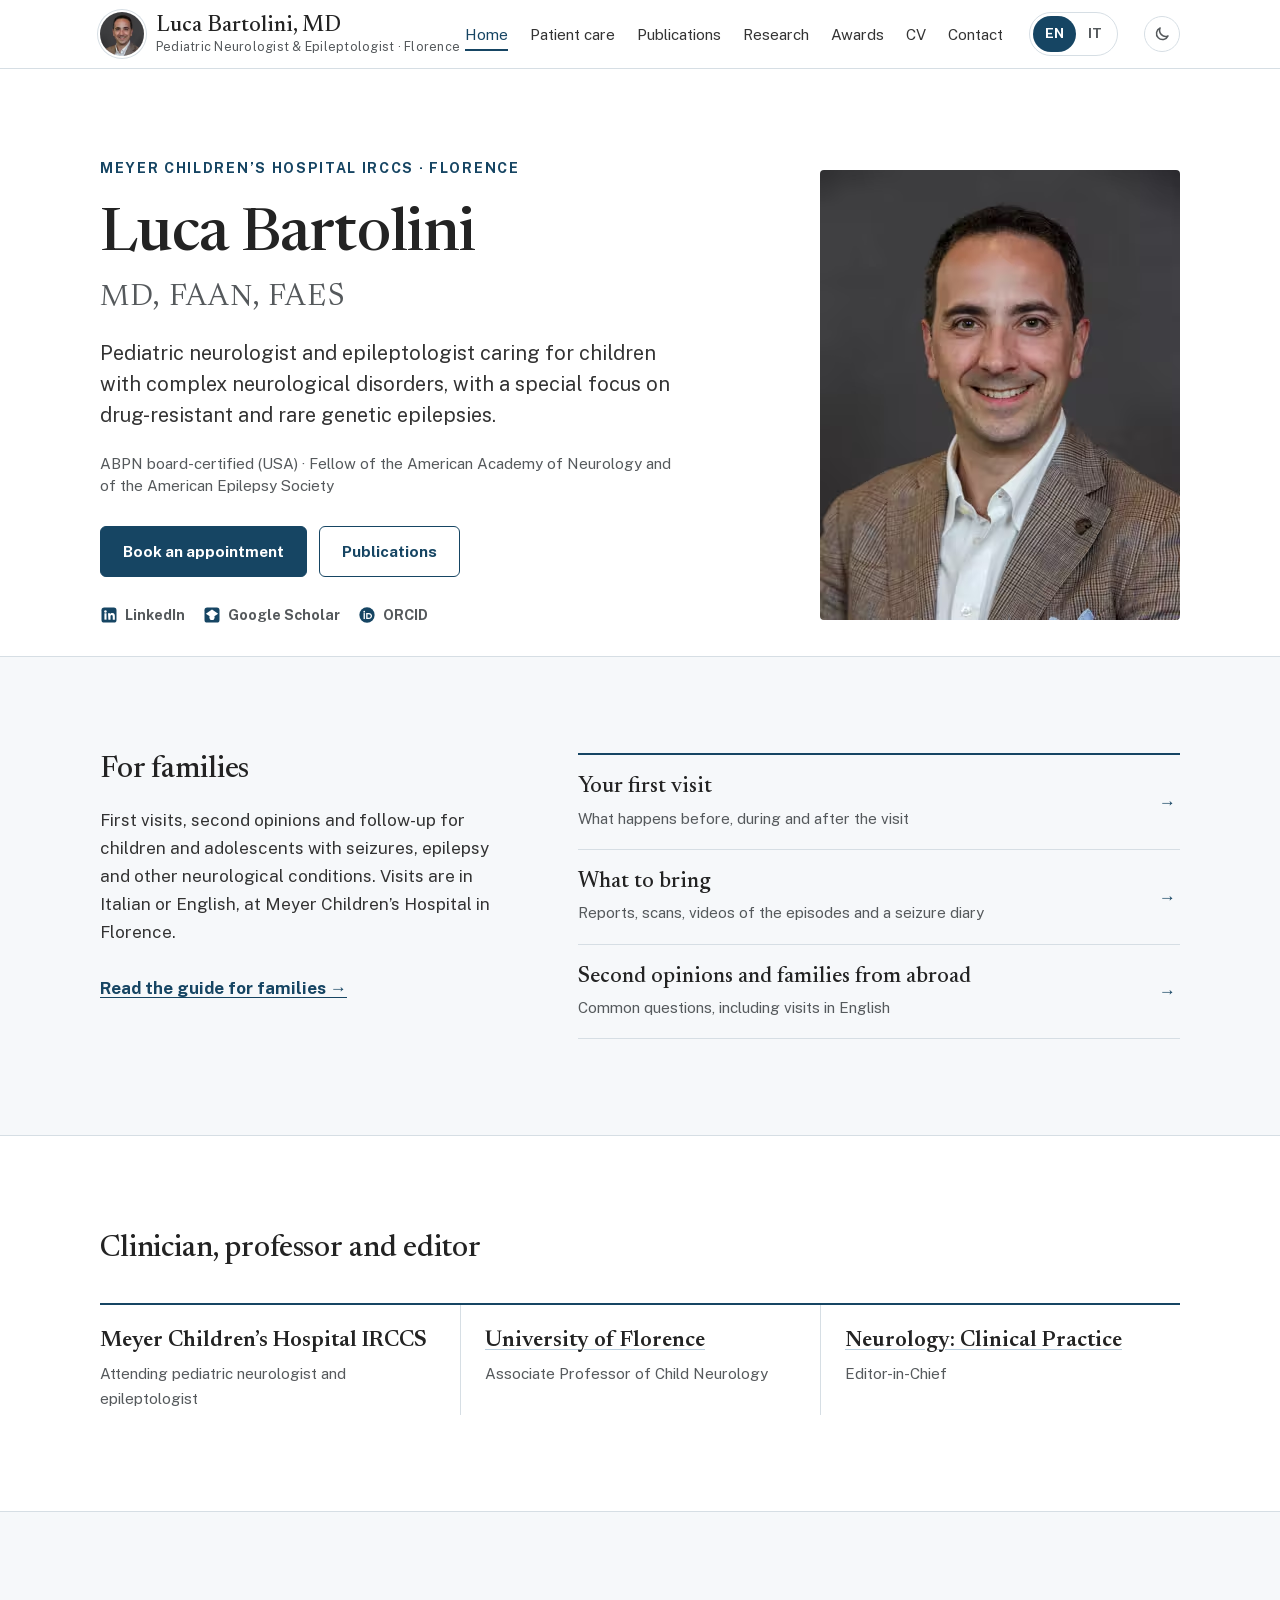
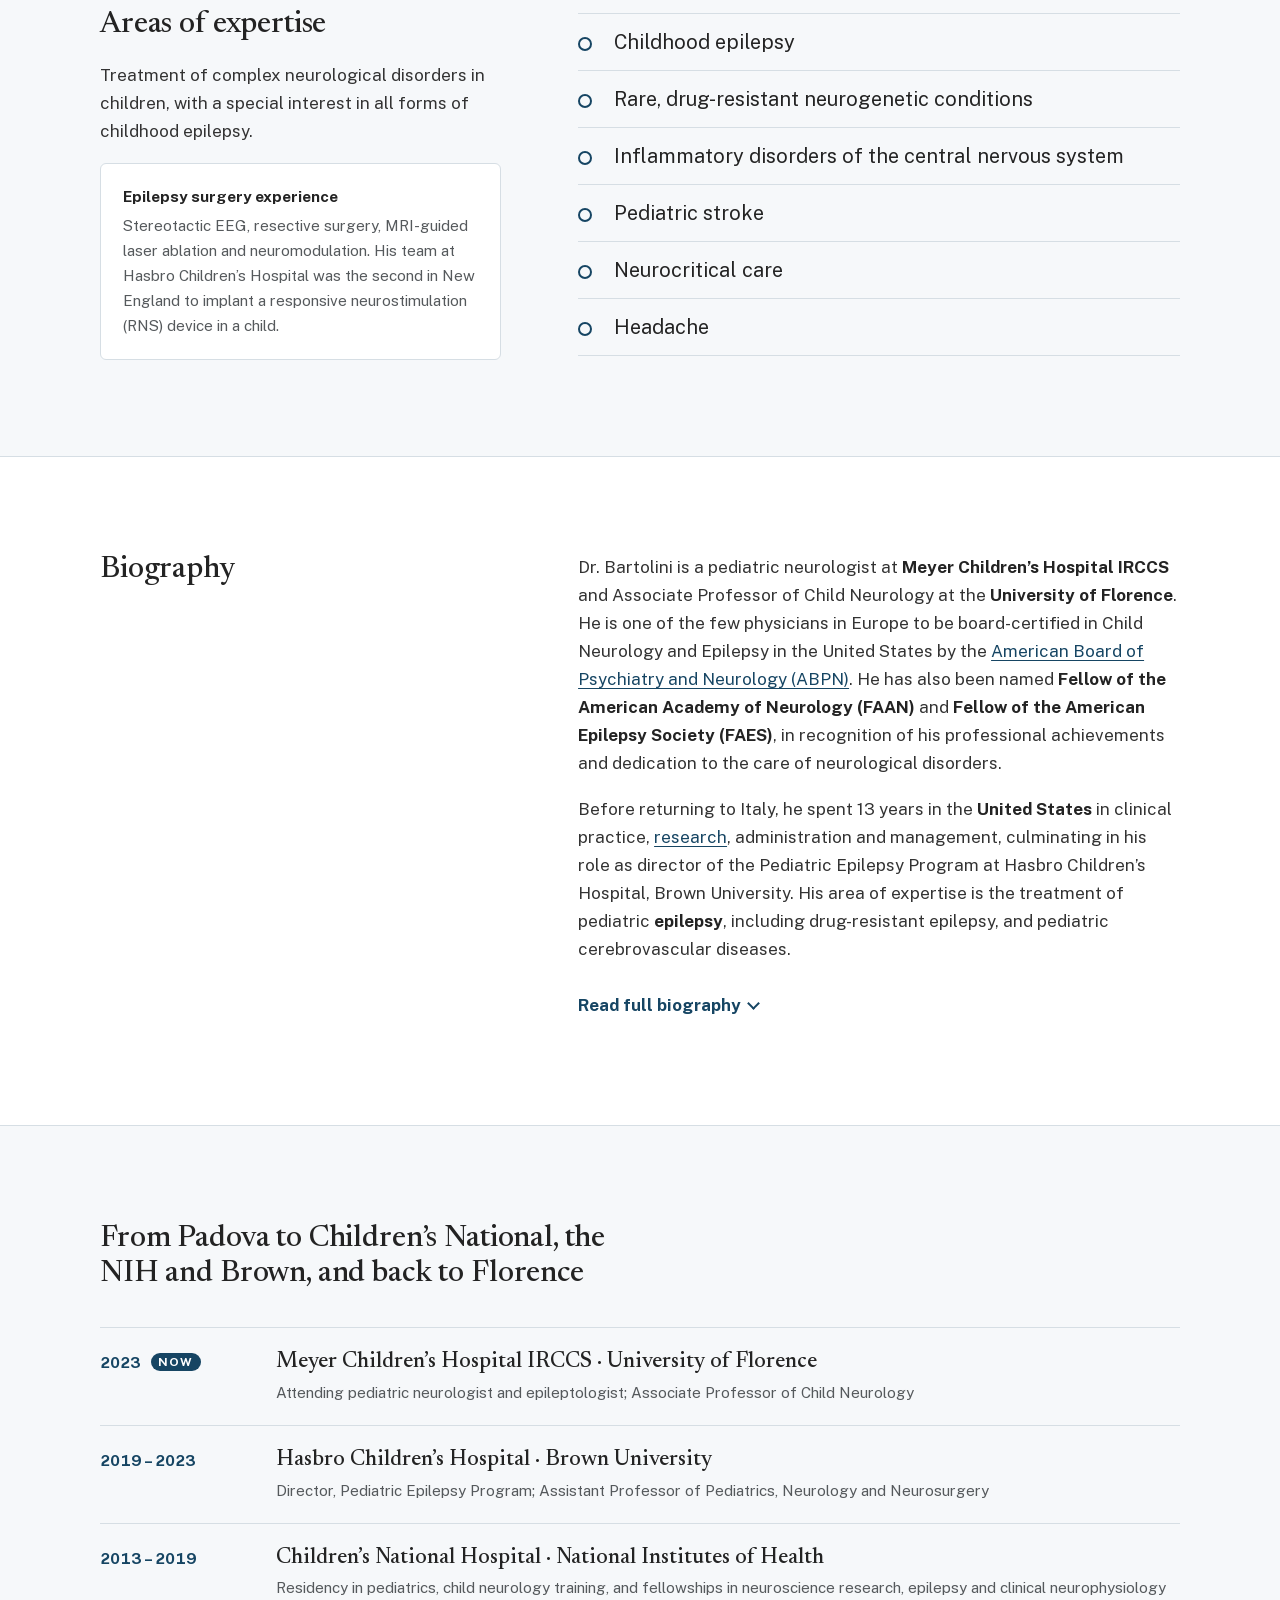
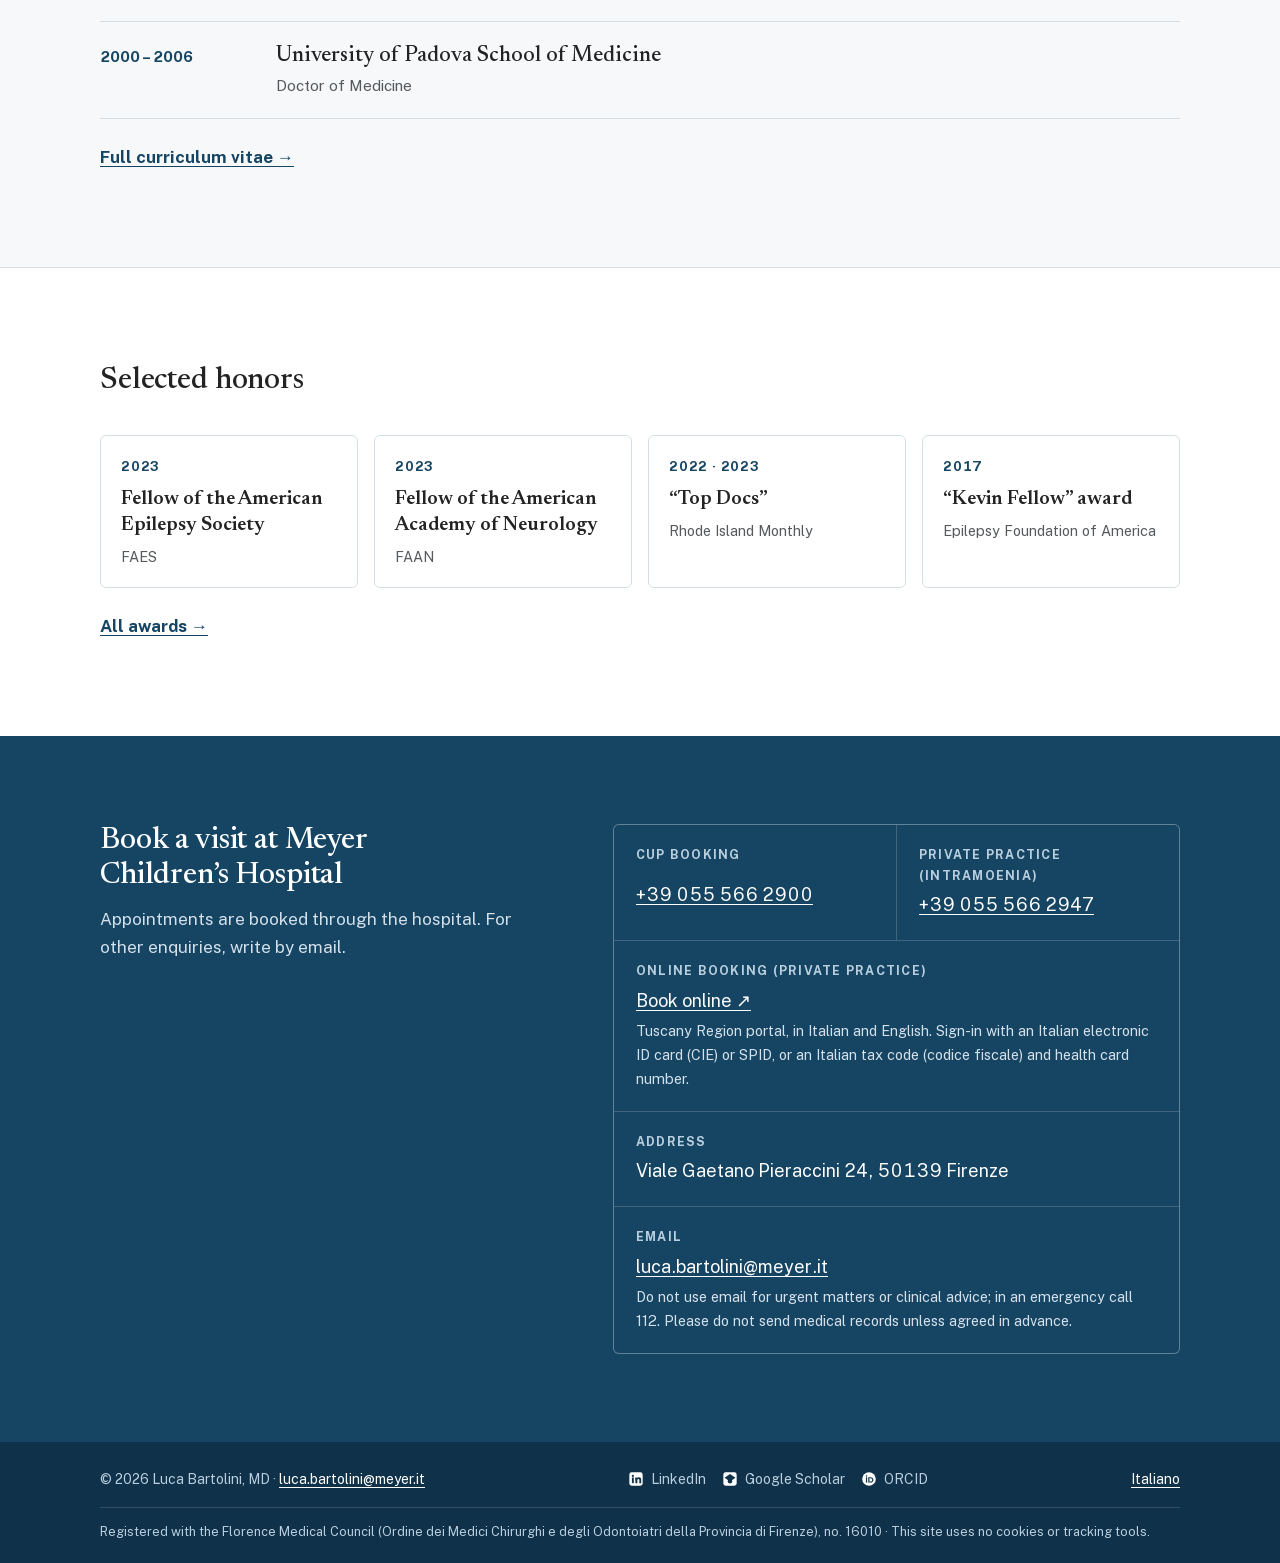
==== commit 64f3878a: "Add online booking portal to the appointments block on every page Co-Authored-By: Claude Opus 5.5 <n" ====
--- a/index.html
+++ b/index.html
@@ -22,7 +22,7 @@
 <link rel="alternate" hreflang="x-default" href="https://www.lucabartolinimd.com/">
 <link rel="preload" href="assets/fonts/public-sans-var.woff2" as="font" type="font/woff2" crossorigin>
 <link rel="preload" href="assets/fonts/newsreader-var.woff2" as="font" type="font/woff2" crossorigin>
-<link rel="stylesheet" href="assets/css/site.css?v=e3802f99">
+<link rel="stylesheet" href="assets/css/site.css?v=a99677e5">
 <link rel="icon" href="assets/img/favicon-48.png" sizes="48x48" type="image/png">
 <link rel="icon" href="assets/img/favicon-96.png" sizes="96x96" type="image/png">
 <link rel="icon" href="assets/img/favicon-192.png" sizes="192x192" type="image/png">
@@ -117,6 +117,7 @@
     <div class="contact-grid">
       <div><span class="k">CUP booking</span><span class="v"><a href="tel:+390555662900">+39 055 566 2900</a></span></div>
       <div><span class="k">Private practice (intramoenia)</span><span class="v"><a href="tel:+390555662947">+39 055 566 2947</a></span></div>
+      <div class="full"><span class="k">Online booking (private practice)</span><span class="v"><a href="https://liberaprofessione.sanita.toscana.it/plp/login" target="_blank" rel="noopener">Book online ↗<span class="sr-only"> (opens in a new tab)</span></a></span><span class="h">Tuscany Region portal, in Italian and English. Sign-in with an Italian electronic ID card (CIE) or SPID, or an Italian tax code (codice fiscale) and health card number.</span></div>
       <div class="full"><span class="k">Address</span><span class="v">Viale Gaetano Pieraccini 24, 50139 Firenze</span></div>
       <div class="full"><span class="k">Email</span><span class="v"><a href="mailto:luca.bartolini@meyer.it">luca.bartolini@meyer.it</a></span><span class="h">Do not use email for urgent matters or clinical advice; in an emergency call 112. Please do not send medical records unless agreed in advance.</span></div>
     </div>
--- a/assets/css/site.css
+++ b/assets/css/site.css
@@ -196,6 +196,8 @@
 .page-head .titles { display: grid; gap: 6px; min-width: 0; }
 .page-head h1 { font-size: var(--serif-3); letter-spacing: -.01em; }
 .page-head .intro { color: var(--slate); max-width: 44em; }
+/* old cached pages still carry the name card; keep it hidden */
+.page-head .mini { display: none; }
 .page-body .wrap { padding-block: clamp(40px, 6vw, 72px); display: grid; grid-template-columns: 13rem minmax(0, 1fr); gap: clamp(32px, 5vw, 64px); align-items: start; }
 .page-body.no-toc .wrap { grid-template-columns: minmax(0, 1fr); }
 .toc { position: sticky; top: calc(env(safe-area-inset-top, 0px) + 92px); display: grid; gap: 4px; font-size: .9rem; }
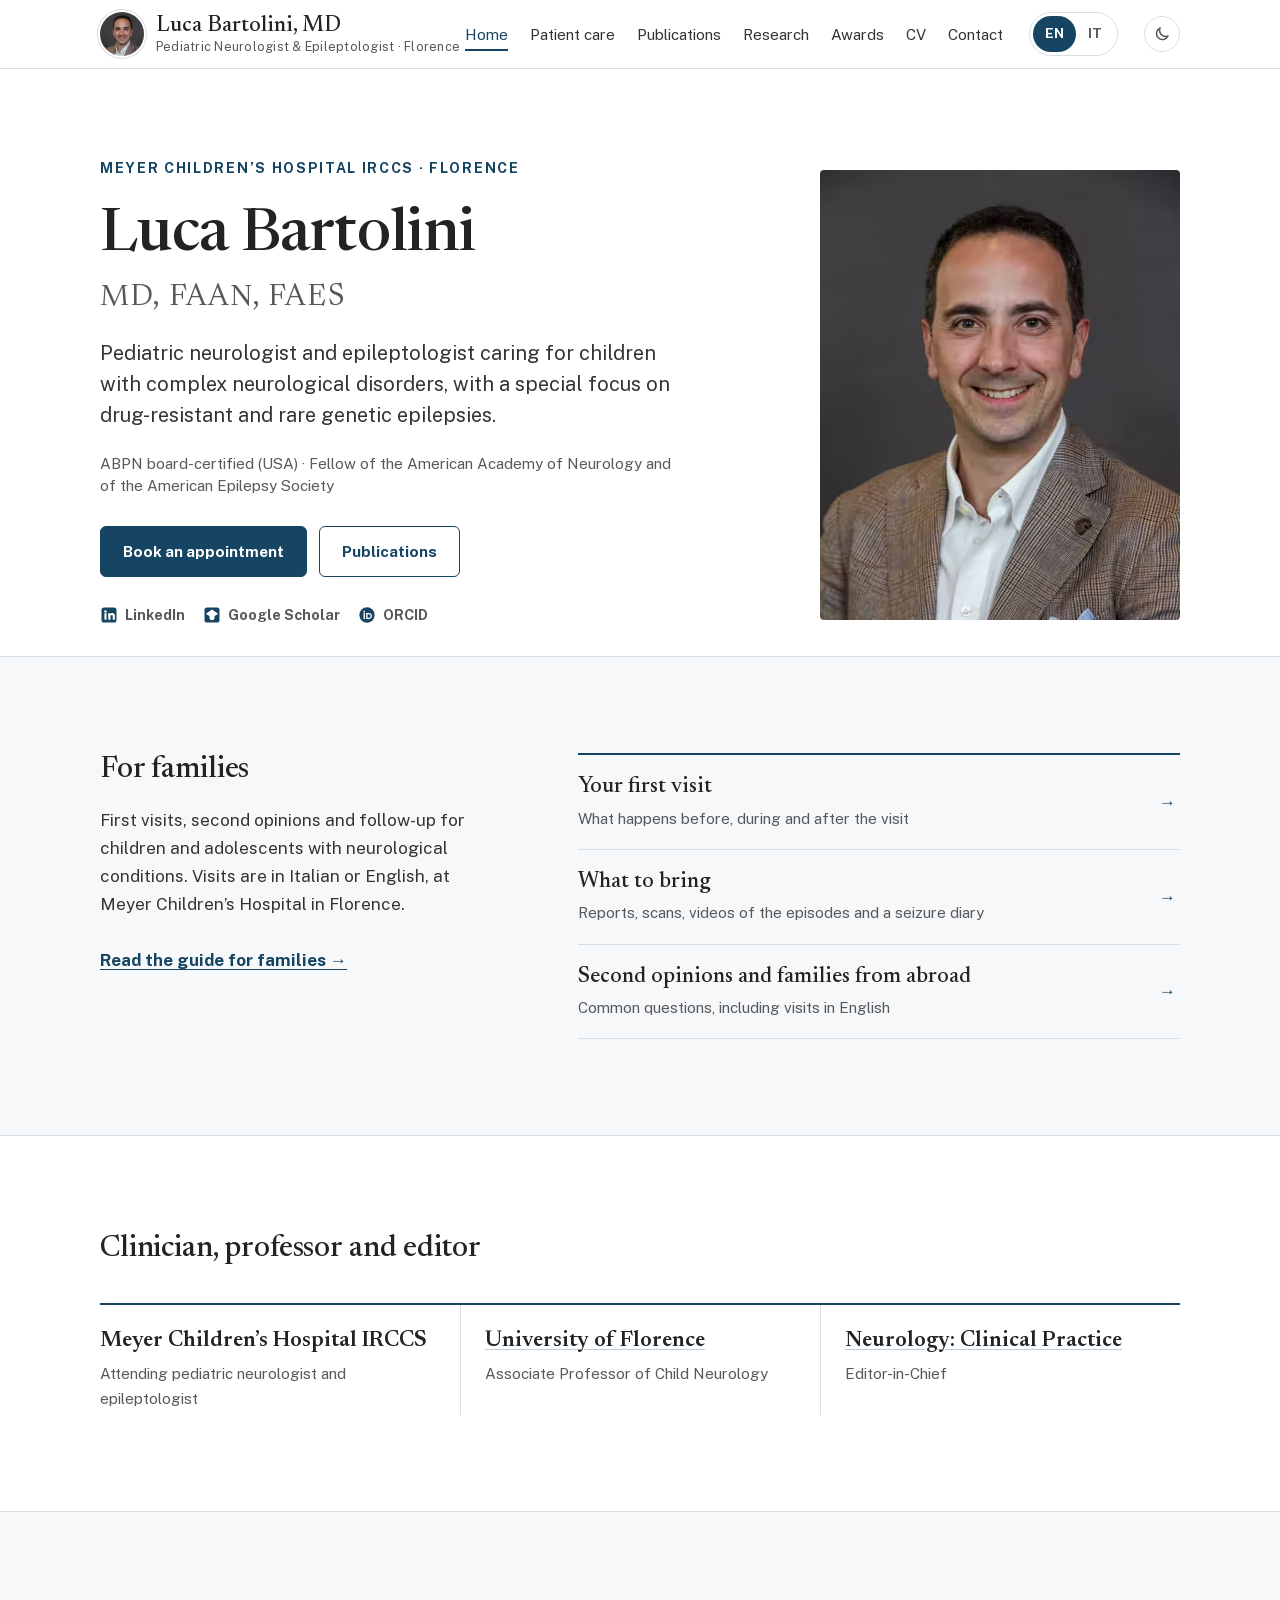
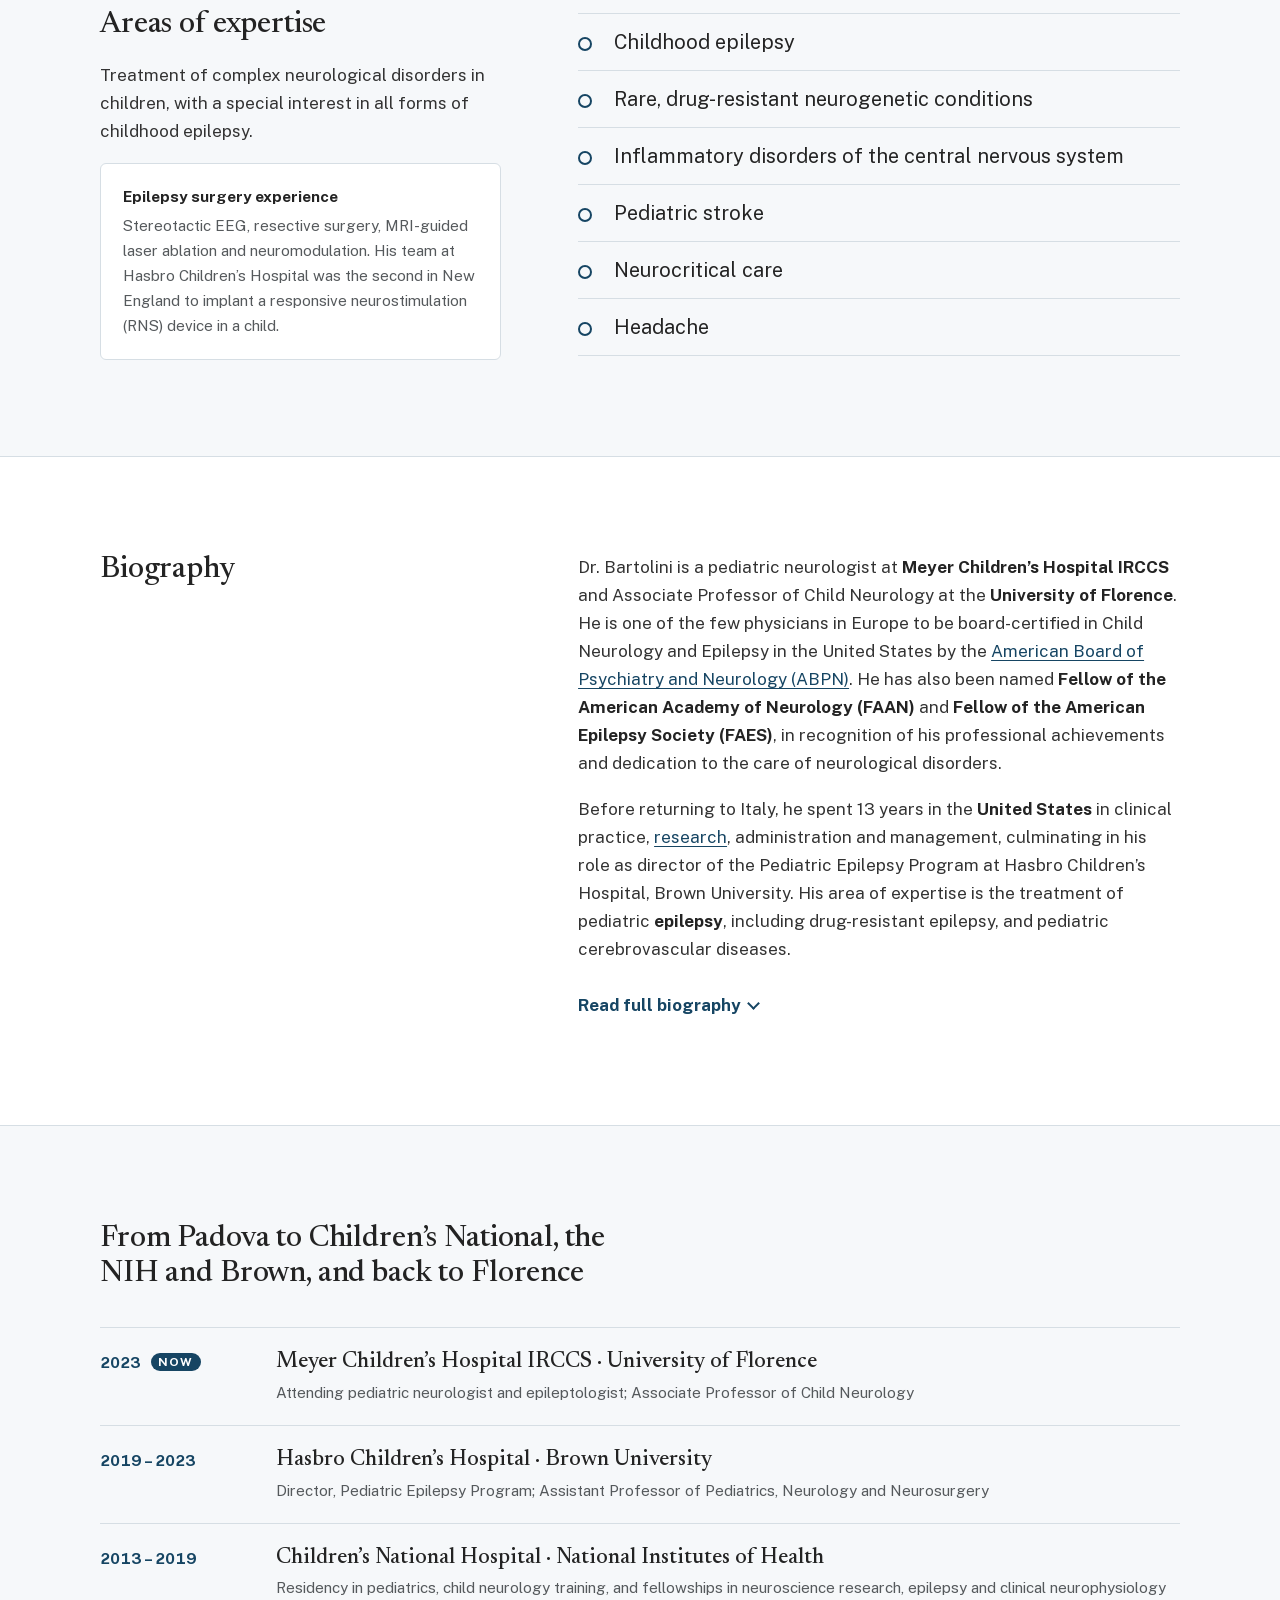
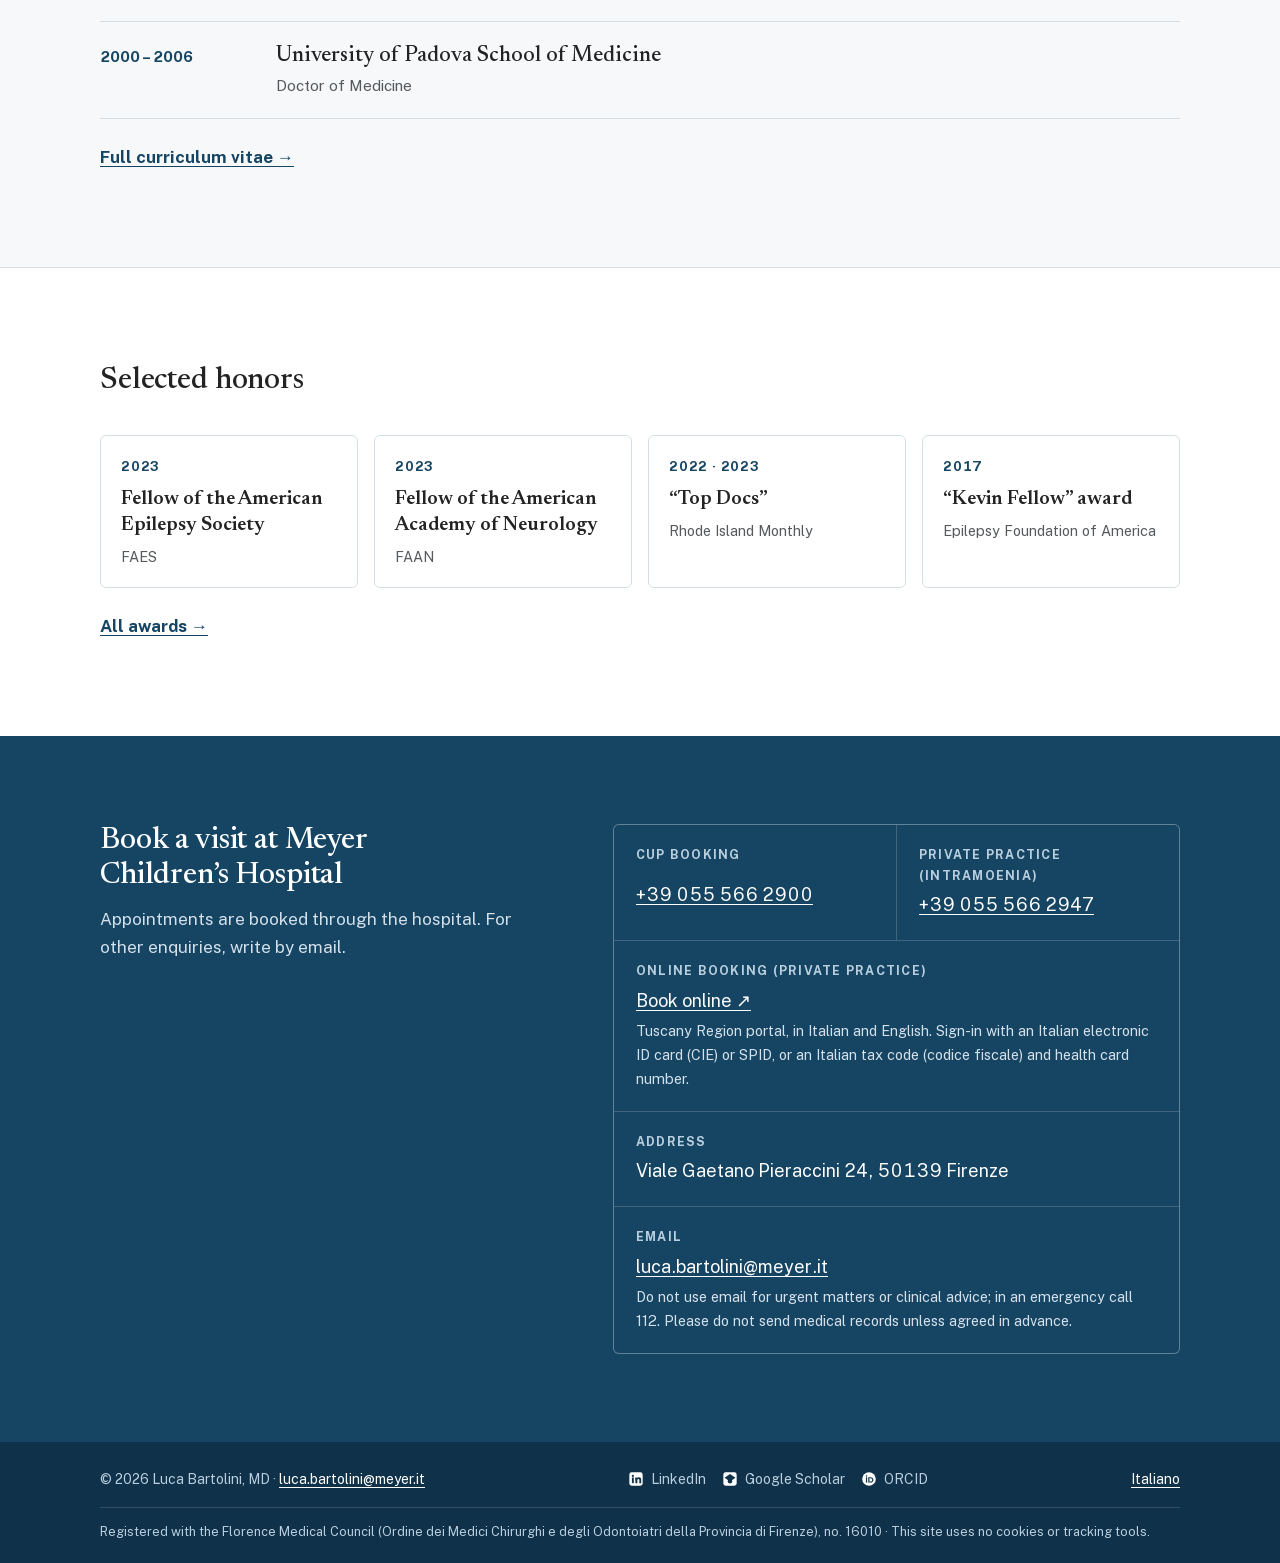
==== commit ebb4568f: "Simplify family intro text on home page (IT/EN) Co-Authored-By: Claude Opus 5.5 <noreply@anthropic.c" ====
--- a/index.html
+++ b/index.html
@@ -5,24 +5,24 @@
 <meta name="viewport" content="width=device-width, initial-scale=1, viewport-fit=cover">
 <script>try{var t=localStorage.getItem("theme");if(t==="dark"||t==="light")document.documentElement.setAttribute("data-theme",t)}catch(e){}</script>
 <title>Luca Bartolini, MD, FAAN, FAES | Pediatric Neurologist</title>
-<meta name="description" content="ABPN board-certified pediatric neurologist and epileptologist at Meyer Children’s Hospital, Florence. Former epilepsy director at Brown. Book a visit." />
+<meta name="description" content="ABPN-certified pediatric neurologist and epileptologist at Meyer Children’s Hospital, Florence. Former epilepsy director at Brown." />
 <link rel="canonical" href="https://www.lucabartolinimd.com/" />
 <meta property="og:locale" content="en_US" />
 <meta property="og:type" content="website" />
 <meta property="og:title" content="Luca Bartolini, MD, FAAN, FAES | Pediatric Neurologist" />
-<meta property="og:description" content="ABPN board-certified pediatric neurologist and epileptologist at Meyer Children’s Hospital, Florence. Former epilepsy director at Brown. Book a visit." />
+<meta property="og:description" content="ABPN-certified pediatric neurologist and epileptologist at Meyer Children’s Hospital, Florence. Former epilepsy director at Brown." />
 <meta property="og:url" content="https://www.lucabartolinimd.com/" />
 <meta property="og:site_name" content="Luca Bartolini, MD" />
 <meta property="article:modified_time" content="2026-11-08T00:00:00+00:00" />
 <meta property="og:image" content="https://www.lucabartolinimd.com/assets/img/luca-bartolini-1024.jpg" />
 <meta name="twitter:card" content="summary_large_image" />
-<script type="application/ld+json">{"@context":"https://schema.org","@graph":[{"@type":"WebPage","@id":"https://www.lucabartolinimd.com/","url":"https://www.lucabartolinimd.com/","name":"Luca Bartolini, MD, FAAN, FAES | Pediatric Neurologist","isPartOf":{"@id":"https://www.lucabartolinimd.com/#website"},"about":{"@id":"https://www.lucabartolinimd.com/#/schema/person/4115e8d61b340ea2234ad80b020957fd"},"primaryImageOfPage":{"@id":"https://www.lucabartolinimd.com/#primaryimage"},"image":{"@id":"https://www.lucabartolinimd.com/#primaryimage"},"thumbnailUrl":"https://www.lucabartolinimd.com/assets/img/luca-bartolini-1024.jpg","datePublished":"2020-01-31T11:13:38+00:00","dateModified":"2026-11-08T00:00:00+00:00","description":"ABPN board-certified pediatric neurologist and epileptologist at Meyer Children’s Hospital, Florence. Former epilepsy director at Brown. Book a visit.","breadcrumb":{"@id":"https://www.lucabartolinimd.com/#breadcrumb"},"inLanguage":"en-US","potentialAction":[{"@type":"ReadAction","target":["https://www.lucabartolinimd.com/"]}]},{"@type":"ImageObject","inLanguage":"en-US","@id":"https://www.lucabartolinimd.com/#primaryimage","url":"https://www.lucabartolinimd.com/assets/img/luca-bartolini-1024.jpg","contentUrl":"https://www.lucabartolinimd.com/assets/img/luca-bartolini-1024.jpg","width":1024,"height":1536,"caption":"Luca Bartolini, MD, FAAN, FAES"},{"@type":"BreadcrumbList","@id":"https://www.lucabartolinimd.com/#breadcrumb","itemListElement":[{"@type":"ListItem","position":1,"name":"Home"}]},{"@type":"WebSite","@id":"https://www.lucabartolinimd.com/#website","url":"https://www.lucabartolinimd.com/","name":"Luca Bartolini, MD, FAAN, FAES","description":"Pediatric Neurologist and Epileptologist in Florence","publisher":{"@id":"https://www.lucabartolinimd.com/#/schema/person/4115e8d61b340ea2234ad80b020957fd"},"alternateName":"Prof. Luca Bartolini","inLanguage":"en-US"},{"@type":"Person","@id":"https://www.lucabartolinimd.com/#/schema/person/4115e8d61b340ea2234ad80b020957fd","name":"Luca Bartolini","honorificPrefix":"Prof.","honorificSuffix":"MD, FAAN, FAES","jobTitle":["Pediatric Neurologist and Epileptologist","Associate Professor of Child Neurology","Editor-in-Chief, Neurology: Clinical Practice"],"description":"Pediatric neurologist and epileptologist caring for children with complex neurological disorders, with a special focus on drug-resistant and rare genetic epilepsies.","url":"https://www.lucabartolinimd.com/","image":{"@type":"ImageObject","url":"https://www.lucabartolinimd.com/assets/img/luca-bartolini-1024.jpg","contentUrl":"https://www.lucabartolinimd.com/assets/img/luca-bartolini-1024.jpg","width":1024,"height":1536,"caption":"Luca Bartolini, MD, FAAN, FAES"},"email":"mailto:luca.bartolini@meyer.it","worksFor":{"@type":"Hospital","name":"Meyer Children’s Hospital IRCCS","url":"https://www.meyer.it","telephone":"+39 055 566 2900","address":{"@type":"PostalAddress","streetAddress":"Viale Gaetano Pieraccini, 24","postalCode":"50139","addressLocality":"Firenze","addressCountry":"IT"}},"affiliation":{"@type":"CollegeOrUniversity","name":"University of Florence","url":"https://www.unifi.it"},"alumniOf":{"@type":"CollegeOrUniversity","name":"University of Padova"},"award":["Fellow of the American Academy of Neurology (FAAN)","Fellow of the American Epilepsy Society (FAES)"],"knowsAbout":["Childhood epilepsy","Rare, drug-resistant neurogenetic conditions","Inflammatory disorders of the central nervous system","Pediatric stroke","Neurocritical care","Headache"],"knowsLanguage":["it","en"],"sameAs":["https://it.linkedin.com/in/lucabartolinimd","https://scholar.google.com/citations?user=W1sBHMkAAAAJ","https://orcid.org/0000-0003-2755-8218"]}]}</script>
+<script type="application/ld+json">{"@context":"https://schema.org","@graph":[{"@type":"WebPage","@id":"https://www.lucabartolinimd.com/","url":"https://www.lucabartolinimd.com/","name":"Luca Bartolini, MD, FAAN, FAES | Pediatric Neurologist","isPartOf":{"@id":"https://www.lucabartolinimd.com/#website"},"about":{"@id":"https://www.lucabartolinimd.com/#/schema/person/4115e8d61b340ea2234ad80b020957fd"},"primaryImageOfPage":{"@id":"https://www.lucabartolinimd.com/#primaryimage"},"image":{"@id":"https://www.lucabartolinimd.com/#primaryimage"},"thumbnailUrl":"https://www.lucabartolinimd.com/assets/img/luca-bartolini-1024.jpg","datePublished":"2020-01-31T11:13:38+00:00","dateModified":"2026-11-08T00:00:00+00:00","description":"ABPN-certified pediatric neurologist and epileptologist at Meyer Children’s Hospital, Florence. Former epilepsy director at Brown.","breadcrumb":{"@id":"https://www.lucabartolinimd.com/#breadcrumb"},"inLanguage":"en-US","potentialAction":[{"@type":"ReadAction","target":["https://www.lucabartolinimd.com/"]}]},{"@type":"ImageObject","inLanguage":"en-US","@id":"https://www.lucabartolinimd.com/#primaryimage","url":"https://www.lucabartolinimd.com/assets/img/luca-bartolini-1024.jpg","contentUrl":"https://www.lucabartolinimd.com/assets/img/luca-bartolini-1024.jpg","width":1024,"height":1536,"caption":"Luca Bartolini, MD, FAAN, FAES"},{"@type":"BreadcrumbList","@id":"https://www.lucabartolinimd.com/#breadcrumb","itemListElement":[{"@type":"ListItem","position":1,"name":"Home"}]},{"@type":"WebSite","@id":"https://www.lucabartolinimd.com/#website","url":"https://www.lucabartolinimd.com/","name":"Luca Bartolini, MD, FAAN, FAES","description":"Pediatric Neurologist and Epileptologist in Florence","publisher":{"@id":"https://www.lucabartolinimd.com/#/schema/person/4115e8d61b340ea2234ad80b020957fd"},"alternateName":"Prof. Luca Bartolini","inLanguage":"en-US"},{"@type":"Person","@id":"https://www.lucabartolinimd.com/#/schema/person/4115e8d61b340ea2234ad80b020957fd","name":"Luca Bartolini","honorificPrefix":"Prof.","honorificSuffix":"MD, FAAN, FAES","jobTitle":["Pediatric Neurologist and Epileptologist","Associate Professor of Child Neurology","Editor-in-Chief, Neurology: Clinical Practice"],"description":"Pediatric neurologist and epileptologist caring for children with complex neurological disorders, with a special focus on drug-resistant and rare genetic epilepsies.","url":"https://www.lucabartolinimd.com/","image":{"@type":"ImageObject","url":"https://www.lucabartolinimd.com/assets/img/luca-bartolini-1024.jpg","contentUrl":"https://www.lucabartolinimd.com/assets/img/luca-bartolini-1024.jpg","width":1024,"height":1536,"caption":"Luca Bartolini, MD, FAAN, FAES"},"email":"mailto:luca.bartolini@meyer.it","worksFor":{"@type":"Hospital","name":"Meyer Children’s Hospital IRCCS","url":"https://www.meyer.it","telephone":"+39 055 566 2900","address":{"@type":"PostalAddress","streetAddress":"Viale Gaetano Pieraccini, 24","postalCode":"50139","addressLocality":"Firenze","addressCountry":"IT"}},"affiliation":{"@type":"CollegeOrUniversity","name":"University of Florence","url":"https://www.unifi.it"},"alumniOf":{"@type":"CollegeOrUniversity","name":"University of Padova"},"award":["Fellow of the American Academy of Neurology (FAAN)","Fellow of the American Epilepsy Society (FAES)"],"knowsAbout":["Childhood epilepsy","Rare, drug-resistant neurogenetic conditions","Inflammatory disorders of the central nervous system","Pediatric stroke","Neurocritical care","Headache"],"knowsLanguage":["it","en"],"sameAs":["https://it.linkedin.com/in/lucabartolinimd","https://scholar.google.com/citations?user=W1sBHMkAAAAJ","https://orcid.org/0000-0003-2755-8218"]}]}</script>
 <link rel="alternate" hreflang="en" href="https://www.lucabartolinimd.com/">
 <link rel="alternate" hreflang="it" href="https://www.lucabartolinimd.com/it/">
 <link rel="alternate" hreflang="x-default" href="https://www.lucabartolinimd.com/">
 <link rel="preload" href="assets/fonts/public-sans-var.woff2" as="font" type="font/woff2" crossorigin>
 <link rel="preload" href="assets/fonts/newsreader-var.woff2" as="font" type="font/woff2" crossorigin>
-<link rel="stylesheet" href="assets/css/site.css?v=a99677e5">
+<link rel="stylesheet" href="assets/css/site.css?v=70cde932">
 <link rel="icon" href="assets/img/favicon-48.png" sizes="48x48" type="image/png">
 <link rel="icon" href="assets/img/favicon-96.png" sizes="96x96" type="image/png">
 <link rel="icon" href="assets/img/favicon-192.png" sizes="192x192" type="image/png">
@@ -60,7 +60,7 @@
   <div class="wrap split">
     <div class="stack">
       <h2 id="fam-h">For families</h2>
-      <p>First visits, second opinions and follow-up for children and adolescents with seizures, epilepsy and other neurological conditions. Visits are in Italian or English, at Meyer Children’s Hospital in Florence.</p>
+      <p>First visits, second opinions and follow-up for children and adolescents with neurological conditions. Visits are in Italian or English, at Meyer Children’s Hospital in Florence.</p>
       <p><a class="text-link" href="patient-care/">Read the guide for families →</a></p>
     </div>
     <ul class="fam-links"><li><a href="patient-care/#first-visit"><b>Your first visit</b><span>What happens before, during and after the visit</span></a></li><li><a href="patient-care/#first-visit"><b>What to bring</b><span>Reports, scans, videos of the episodes and a seizure diary</span></a></li><li><a href="patient-care/#faq"><b>Second opinions and families from abroad</b><span>Common questions, including visits in English</span></a></li></ul>
--- a/assets/css/site.css
+++ b/assets/css/site.css
@@ -89,7 +89,10 @@
 .brand-photo img { display: block; width: 44px; height: 44px; border-radius: 50%; object-fit: cover; object-position: 50% 15%; box-shadow: 0 0 0 2px var(--paper), 0 0 0 3px var(--line); }
 .brand strong { font-size: 1.375rem; line-height: 1.2; }
 .brand span { font-size: .78rem; color: var(--slate); letter-spacing: .02em; white-space: nowrap; }
+.nm { white-space: nowrap; }
+.brand strong .nm { display: inline; font-size: inherit; color: inherit; letter-spacing: inherit; }
 .nav { display: flex; align-items: center; gap: 26px; }
+.brand strong { text-wrap: balance; }
 .nav ul { list-style: none; display: flex; gap: 22px; margin: 0; padding: 0; }
 .nav ul a { text-decoration: none; color: var(--text); font-size: .95rem; padding-block: 6px; border-bottom: 2px solid transparent; }
 .nav ul a:hover, .nav ul a[aria-current="page"] { color: var(--navy); border-color: var(--navy); }
@@ -389,10 +392,13 @@
   .page-body .wrap { grid-template-columns: minmax(0, 1fr); }
   .toc { display: none; }
 }
-/* the full menu needs about 1,065px; below that it moves behind the Menu button */
-@media (max-width: 1080px) {
+/* the full menu needs about 1,130px; below that it moves behind the Menu button */
+@media (max-width: 1140px) {
   .nav ul { display: none; }
   .menu-btn { display: inline-block; min-height: 44px; }
+  /* the name may wrap to two lines rather than run under the buttons */
+  .nav { flex: none; }
+  .site-header .brand { min-width: 0; }
   .nav.open ul { display: grid; position: absolute; top: 100%; left: 0; right: 0; background: var(--paper); border-bottom: 1px solid var(--line); padding: 8px var(--gutter-r) 16px var(--gutter-l); box-shadow: 0 12px 24px rgba(15, 49, 73, .08); }
   .nav.open ul a { display: block; padding-block: 12px; border-bottom: 1px solid var(--line); }
 }
@@ -420,11 +426,14 @@
   .nav { gap: 8px; }
   .lang a { padding: 6px 8px; }
   .menu-btn { padding: 8px 10px; }
-  .brand strong { font-size: 1.2rem; white-space: nowrap; }
+  .brand strong { font-size: 1.2rem; line-height: 1.1; }
   .brand { column-gap: 9px; }
   .brand-photo img { width: 34px; height: 34px; }
   .honors, .contact-grid { grid-template-columns: minmax(0, 1fr); }
   .timeline li { grid-template-columns: minmax(0, 1fr); gap: 4px; }
+}
+/* the subtitle line needs about 720px next to the buttons */
+@media (max-width: 720px) {
   .brand span { display: none; }
 }
 @media (max-width: 400px) {
